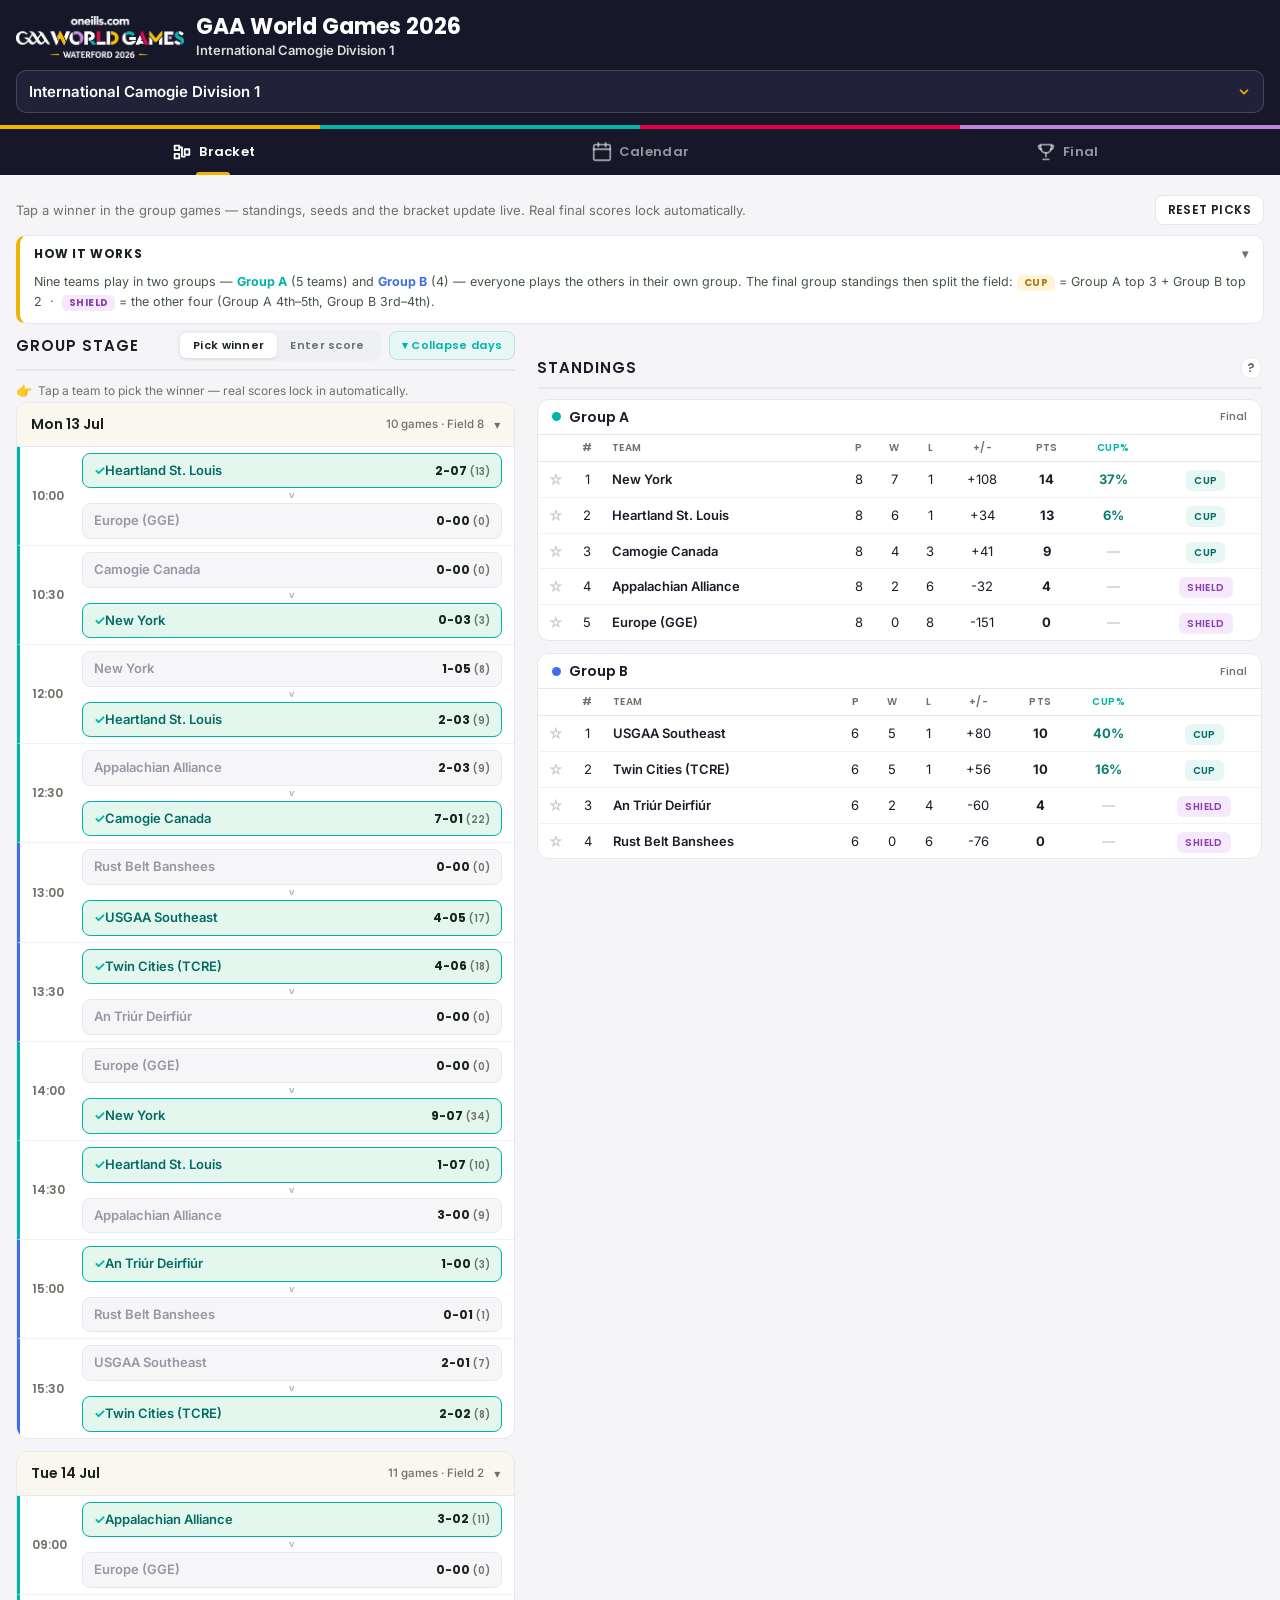
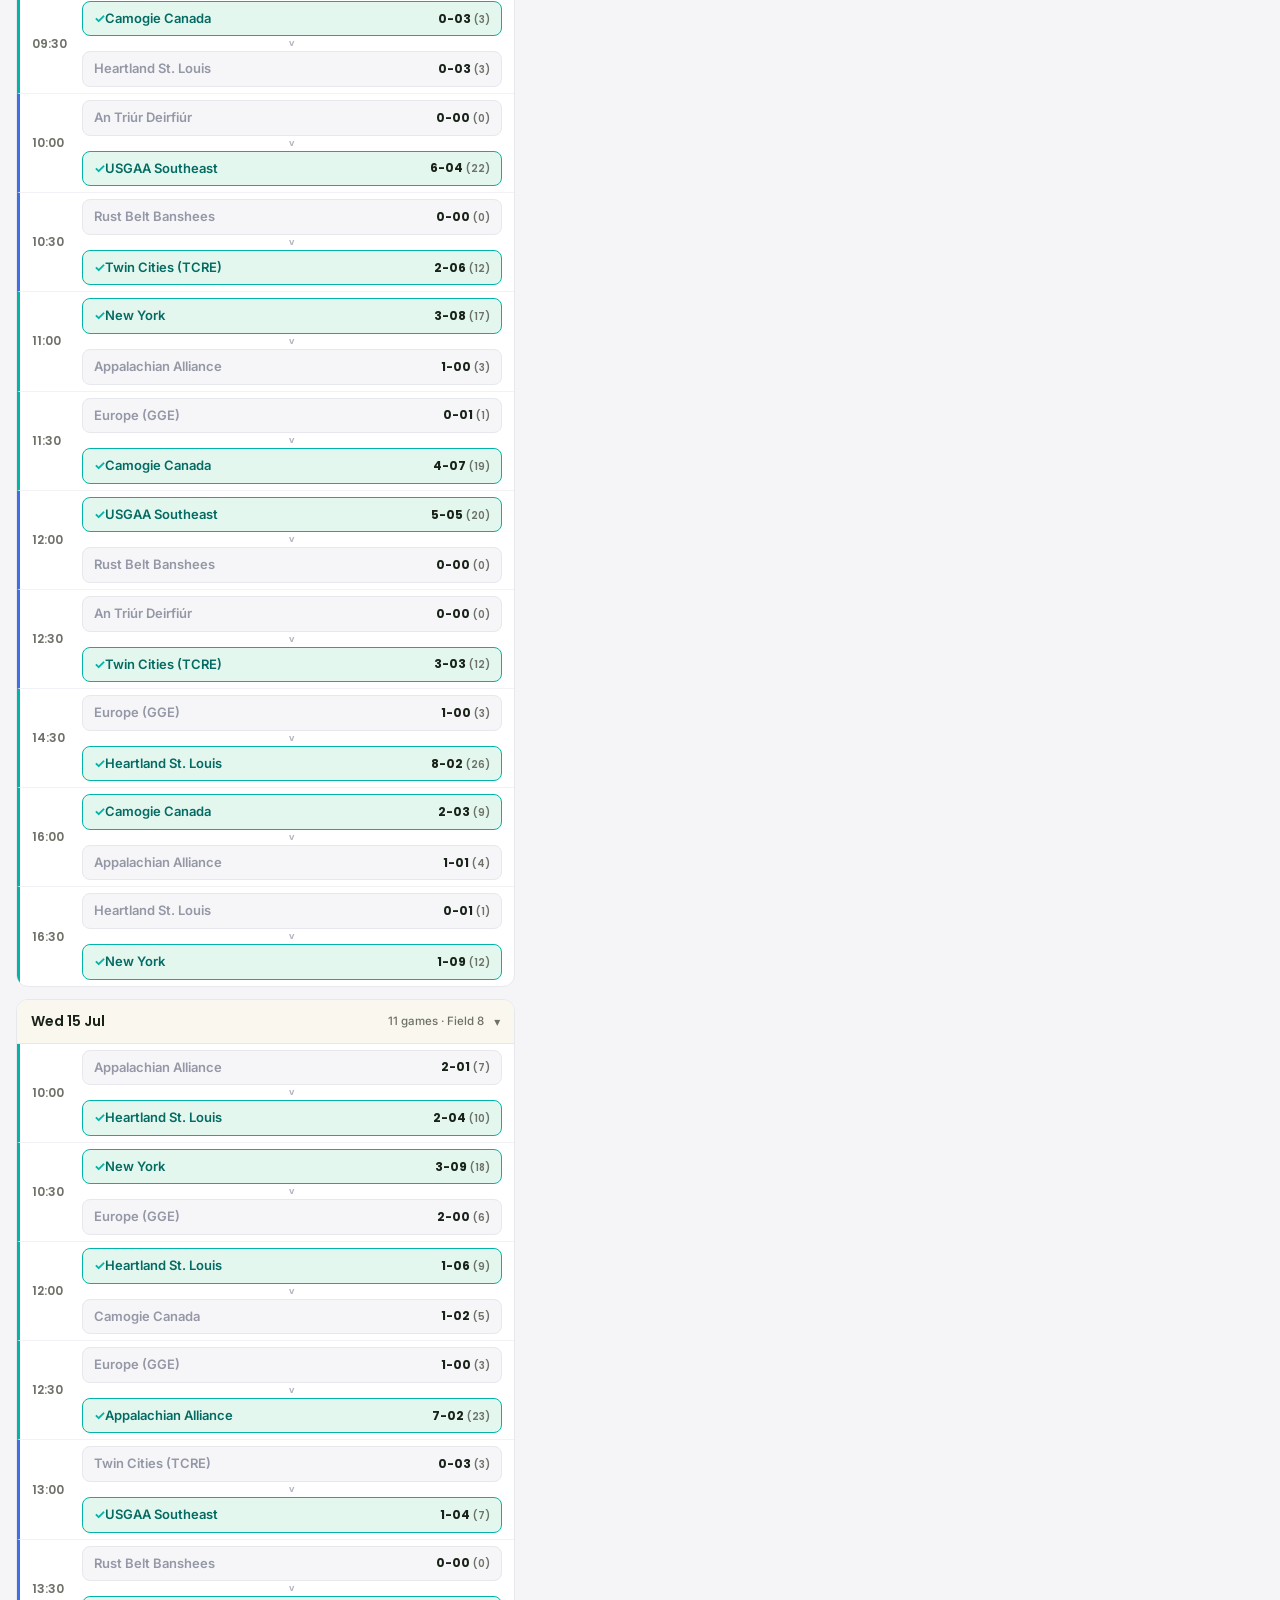
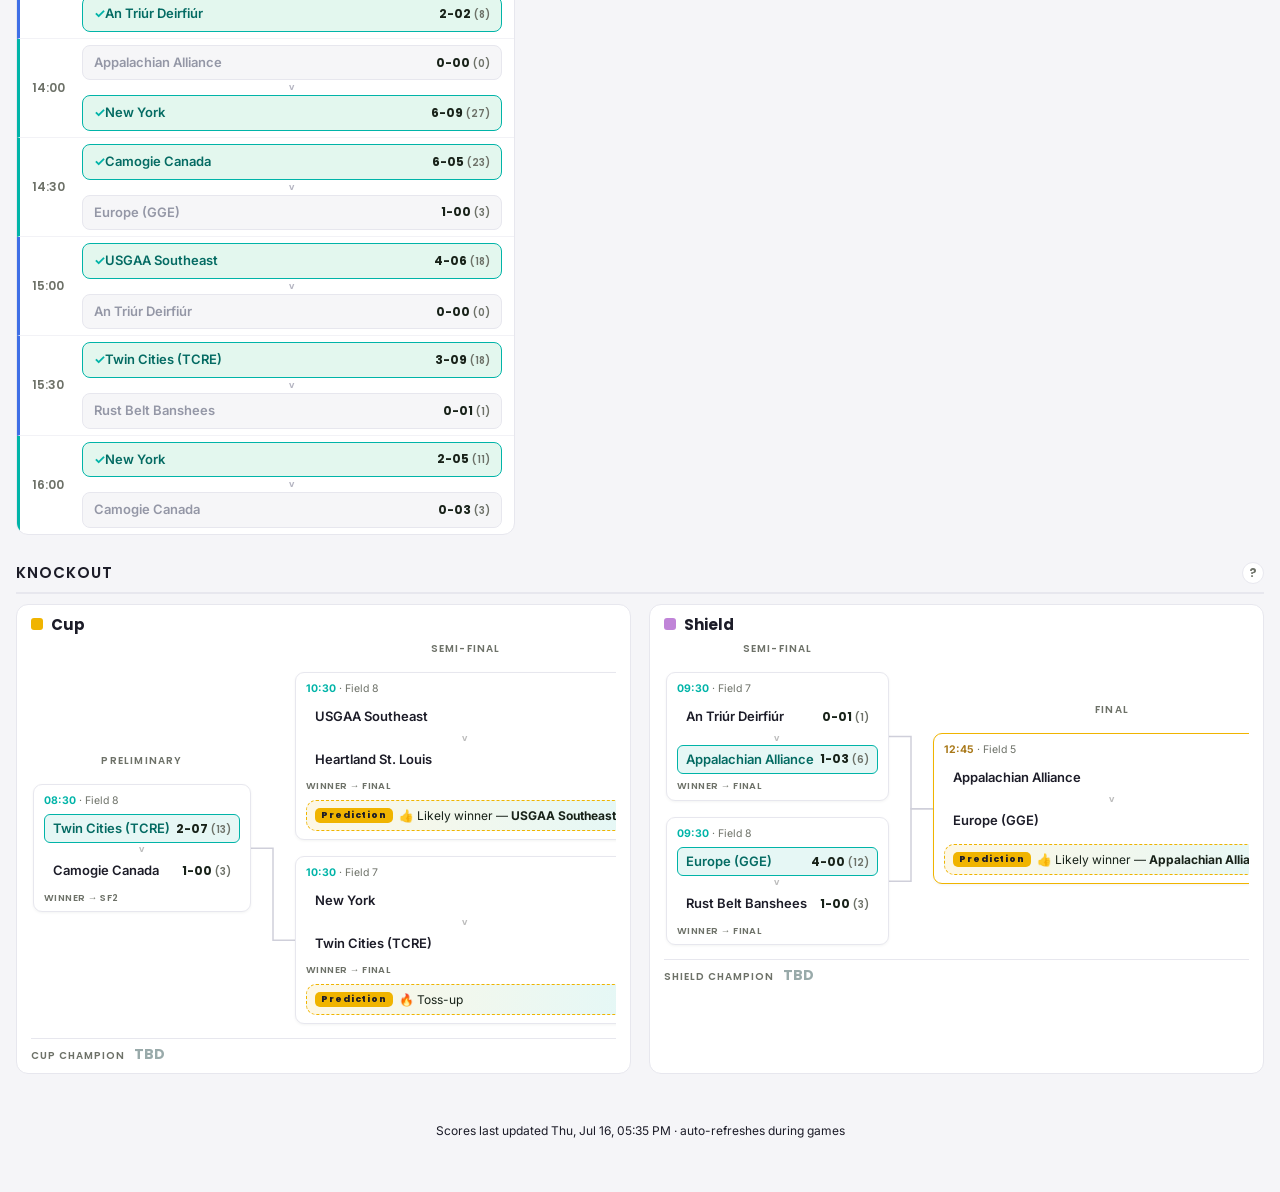
==== index.html @ 7c9d10c5 "feat(final): integrated Final Match tab with scouting + live simulation Replaces the Players tab (an" ====
<!DOCTYPE html>
<html lang="en">
<head>
  <meta charset="utf-8" />
  <meta name="viewport" content="width=device-width, initial-scale=1, viewport-fit=cover" />
  <meta name="theme-color" content="#17172a" />
  <title>GAA World Games</title>

  <!-- Google Fonts: Poppins (headings) + Inter (body). styles.css also @imports these,
       but preconnect + explicit link speeds first paint. -->
  <link rel="preconnect" href="https://fonts.googleapis.com" />
  <link rel="preconnect" href="https://fonts.gstatic.com" crossorigin />
  <link href="https://fonts.googleapis.com/css2?family=Inter:wght@400;500;600;700&family=Poppins:wght@500;600;700;800&display=swap" rel="stylesheet" />

  <link rel="stylesheet" href="css/styles.css?v=18" />
  <link rel="stylesheet" href="css/calendar.css?v=18" />
  <link rel="stylesheet" href="css/finalmatch.css?v=18" />
  <style>
    /* accessible-hidden helper for form labels */
    .wg-visually-hidden{position:absolute;width:1px;height:1px;padding:0;margin:-1px;
      overflow:hidden;clip:rect(0 0 0 0);white-space:nowrap;border:0}
  </style>
</head>
<body>

  <!-- Dark masthead: logo (has white elements, needs dark bg) + titles -->
  <header class="wg-masthead">
    <div class="wg-masthead__row">
      <img class="wg-masthead__logo" src="World_Games_Logo.png" alt="GAA World Games logo" />
      <div class="wg-masthead__titles">
        <h1 class="wg-title">GAA World Games 2026</h1>
        <div class="wg-subtitle" id="wg-divname">International Camogie Division 1</div>
      </div>
    </div>

    <div class="wg-divselect-wrap">
      <label class="wg-visually-hidden" for="wg-divselect">Choose division</label>
      <select class="wg-divselect" id="wg-divselect"></select>
    </div>
  </header>

  <!-- 4-color brand rule, directly under the masthead -->
  <div class="wg-rule"></div>

  <!-- View toggle / tab bar (Bracket | Calendar). Fixed bottom on phones. -->
  <nav class="wg-tabbar" id="wg-tabbar" aria-label="Views">
    <button class="wg-tab" data-view="bracket" type="button">
      <svg class="wg-tab__icon" viewBox="0 0 24 24" fill="none" stroke="currentColor" stroke-width="2" stroke-linecap="round" stroke-linejoin="round" aria-hidden="true">
        <path d="M4 5h5v5H4z"/><path d="M4 14h5v5H4z"/><path d="M15 9h5v6h-5z"/>
        <path d="M9 7h3v10h3"/>
      </svg>
      Bracket
    </button>
    <button class="wg-tab" data-view="calendar" type="button">
      <svg class="wg-tab__icon" viewBox="0 0 24 24" fill="none" stroke="currentColor" stroke-width="2" stroke-linecap="round" stroke-linejoin="round" aria-hidden="true">
        <rect x="3" y="4" width="18" height="17" rx="2"/><path d="M3 9h18"/>
        <path d="M8 2v4"/><path d="M16 2v4"/>
      </svg>
      Calendar
    </button>
    <button class="wg-tab" data-view="finalmatch" type="button">
      <svg class="wg-tab__icon" viewBox="0 0 24 24" fill="none" stroke="currentColor" stroke-width="2" stroke-linecap="round" stroke-linejoin="round" aria-hidden="true">
        <path d="M6 4h12v3a6 6 0 0 1-12 0z"/><path d="M6 5H4v1a3 3 0 0 0 3 3"/><path d="M18 5h2v1a3 3 0 0 1-3 3"/>
        <path d="M9 20h6"/><path d="M12 13v4"/>
      </svg>
      Final
    </button>
  </nav>

  <main class="wg-main">
    <section class="wg-view" id="wg-view-bracket" role="tabpanel" aria-label="Bracket"></section>
    <section class="wg-view" id="wg-view-calendar" role="tabpanel" aria-label="Calendar"></section>
    <section class="wg-view" id="wg-view-finalmatch" role="tabpanel" aria-label="Final Match"></section>
    <div id="wg-root" hidden></div>
  </main>

  <footer class="wg-footer" id="wg-footer" aria-live="polite"></footer>

  <!-- Modules IN DEPENDENCY ORDER -->
  <script src="js/data.js?v=18"></script>
  <script src="js/standings.js?v=18"></script>
  <script src="js/scenarios.js?v=18"></script>
  <script src="js/predictions.js?v=18"></script>
  <script src="js/forecast.js?v=18"></script>
  <script src="js/bracket.js?v=18"></script>
  <script src="js/calendar.js?v=18"></script>
  <script src="js/finalmatch.js?v=18"></script>
  <script src="js/app.js?v=18"></script>
</body>
</html>
---- css/styles.css ----
/* ==========================================================================
   GAA World Games companion — styles.css
   Mobile-first, static site. All classes prefixed .wg-*
   Consumed by: WG.bracket.render, WG.calendar.render, WG.app.*
   ========================================================================== */

/* ----- Fonts ----------------------------------------------------------- */
@import url('https://fonts.googleapis.com/css2?family=Inter:wght@400;500;600;700&family=Poppins:wght@500;600;700;800&display=swap');

/* ----- Brand palette + tokens ------------------------------------------ */
:root {
  /* Brand (sampled from logo) */
  --wg-gold:    #F0B400;
  --wg-teal:    #00B4A8;
  --wg-crimson: #E40048;
  --wg-lilac:   #C084D8;
  --wg-blue:    #3f6fe6;   /* Pool B — kept distinct from crimson (reserved for LIVE) */

  /* Dark masthead / surfaces */
  --wg-ink:     #17172a;   /* masthead bg */
  --wg-ink-2:   #21213a;   /* raised dark panel */

  /* Light UI surfaces */
  --wg-bg:      #f5f5f8;
  --wg-surface: #ffffff;
  --wg-surface-2:#f0f0f5;
  --wg-line:    #e2e2ec;
  --wg-line-2:  #d0d0dd;

  /* Text */
  --wg-text:    #1c1c28;
  --wg-text-dim:#5c5c70;
  --wg-text-faint:#9494a6;
  --wg-on-dark: #ffffff;

  /* Semantic pool colors (map + badges) */
  --wg-pool-a:  var(--wg-teal);    /* Pool A / Cup */
  --wg-pool-b:  var(--wg-blue);    /* Pool B (crimson is reserved for LIVE) */
  --wg-shield:  var(--wg-lilac);   /* Shield */
  --wg-champ:   var(--wg-gold);    /* winners / champions */

  /* Feedback */
  --wg-live:    #E40048;
  --wg-win-bg:  rgba(240,180,0,0.14);

  /* Metrics */
  --wg-radius:  14px;
  --wg-radius-sm: 10px;
  --wg-gap:     12px;
  --wg-tabbar-h: 60px;
  --wg-shadow:  0 1px 3px rgba(23,23,42,0.08), 0 1px 2px rgba(23,23,42,0.06);
  --wg-shadow-lg: 0 6px 20px rgba(23,23,42,0.14);

  --wg-font-head: 'Poppins', system-ui, sans-serif;
  --wg-font-body: 'Inter', system-ui, sans-serif;
}

/* ----- Reset-ish ------------------------------------------------------- */
* { box-sizing: border-box; }
html { -webkit-text-size-adjust: 100%; }
body {
  margin: 0;
  font-family: var(--wg-font-body);
  font-size: 15px;
  line-height: 1.45;
  color: var(--wg-text);
  background: var(--wg-bg);
  /* leave room for the fixed bottom tab bar */
  padding-bottom: calc(var(--wg-tabbar-h) + env(safe-area-inset-bottom, 0px));
  -webkit-font-smoothing: antialiased;
}
h1, h2, h3, h4 { font-family: var(--wg-font-head); margin: 0; line-height: 1.15; }
a { color: inherit; }
button { font-family: inherit; }

/* ==========================================================================
   MASTHEAD
   ========================================================================== */
.wg-masthead {
  background: var(--wg-ink);
  color: var(--wg-on-dark);
  padding: 14px 16px 0;
  /* scrolls away with the page (not fixed) */
}
.wg-masthead__row {
  display: flex; align-items: center; gap: 12px;
}
.wg-masthead__logo {
  height: 42px; width: auto; flex: none; display: block;
}
.wg-masthead__titles { min-width: 0; }
.wg-kicker {
  font-family: var(--wg-font-head);
  font-weight: 700; font-size: 11px; letter-spacing: 0.14em;
  text-transform: uppercase; color: var(--wg-gold);
  margin: 0 0 1px;
}
.wg-title {
  font-family: var(--wg-font-head);
  font-weight: 700; font-size: 19px; color: var(--wg-on-dark);
  white-space: nowrap; overflow: hidden; text-overflow: ellipsis;
}
.wg-subtitle {
  font-size: 13px; font-weight: 600; color: rgba(255,255,255,0.85); margin-top: 2px;
  white-space: nowrap; overflow: hidden; text-overflow: ellipsis;
}

/* Division select lives in the masthead */
.wg-divselect-wrap { padding: 10px 0 12px; }
.wg-divselect {
  -webkit-appearance: none; appearance: none;
  width: 100%;
  font-family: var(--wg-font-body); font-size: 15px; font-weight: 600;
  color: var(--wg-on-dark);
  background: var(--wg-ink-2);
  border: 1px solid rgba(255,255,255,0.16);
  border-radius: var(--wg-radius-sm);
  padding: 11px 38px 11px 12px;
  /* custom gold chevron */
  background-image:
    url("data:image/svg+xml;utf8,<svg xmlns='http://www.w3.org/2000/svg' width='14' height='14' viewBox='0 0 24 24' fill='none' stroke='%23F0B400' stroke-width='3' stroke-linecap='round' stroke-linejoin='round'><polyline points='6 9 12 15 18 9'/></svg>");
  background-repeat: no-repeat;
  background-position: right 12px center;
}
.wg-divselect:focus-visible { outline: 2px solid var(--wg-gold); outline-offset: 2px; }

/* The 4-color brand rule (gold/teal/crimson/lilac) */
.wg-rule {
  height: 4px; width: 100%;
  background: linear-gradient(
    to right,
    var(--wg-gold)    0%, var(--wg-gold)    25%,
    var(--wg-teal)    25%, var(--wg-teal)    50%,
    var(--wg-crimson) 50%, var(--wg-crimson) 75%,
    var(--wg-lilac)   75%, var(--wg-lilac)   100%
  );
}

/* ==========================================================================
   LAYOUT
   ========================================================================== */
.wg-main { max-width: 1280px; margin: 0 auto; padding: 14px 14px 40px; }
.wg-view { display: none; }
.wg-view.is-active { display: block; }

.wg-section { margin: 0 0 22px; }
.wg-section__head {
  display: flex; align-items: baseline; justify-content: space-between;
  gap: 8px; margin: 0 0 10px; padding: 0 2px;
}
.wg-section__title {
  font-family: var(--wg-font-head); font-weight: 700; font-size: 17px;
}
.wg-section__meta { font-size: 12px; color: var(--wg-text-dim); }

.wg-eyebrow {
  font-family: var(--wg-font-head); font-weight: 700;
  font-size: 11px; letter-spacing: 0.1em; text-transform: uppercase;
  color: var(--wg-text-faint); margin: 0 2px 8px;
}

.wg-empty {
  border: 1px dashed var(--wg-line-2); border-radius: var(--wg-radius);
  padding: 22px 16px; text-align: center; color: var(--wg-text-dim);
  font-size: 14px; background: var(--wg-surface);
}
.wg-provisional {
  font-size: 11px; font-weight: 600; color: var(--wg-text-faint);
  text-transform: uppercase; letter-spacing: 0.06em;
}

/* ==========================================================================
   NOTE — Calendar, prediction chips, standings tables and the knockout bracket
   are styled by css/calendar.css and by the <style> that js/bracket.js injects
   at render time. The earlier top-level rules for those (.wg-bracket / .wg-match
   / .wg-round / .wg-slot / .wg-badge / .wg-fixture / .wg-standings / .wg-pred …)
   were SUPERSEDED and collided with the modules (page-level horizontal flex,
   overflow:hidden clipping connectors, pill-shaped FINAL/PREDICTION badges).
   They have been removed so the modules own those views unambiguously.
   ========================================================================== */

/* ==========================================================================
   BOTTOM TAB BAR (phones) — Bracket / Calendar
   ========================================================================== */
.wg-tabbar {
  position: fixed; left: 0; right: 0; bottom: 0; z-index: 40;
  height: calc(var(--wg-tabbar-h) + env(safe-area-inset-bottom, 0px));
  padding-bottom: env(safe-area-inset-bottom, 0px);
  display: flex;
  background: var(--wg-ink);
  border-top: 1px solid rgba(255,255,255,0.08);
  box-shadow: 0 -2px 12px rgba(23,23,42,0.18);
}
.wg-tab {
  flex: 1 1 0; display: flex; flex-direction: column;
  align-items: center; justify-content: center; gap: 3px;
  background: transparent; border: 0; cursor: pointer;
  color: rgba(255,255,255,0.55);
  font-family: var(--wg-font-head); font-weight: 600; font-size: 11px;
  letter-spacing: 0.02em;
  position: relative; padding: 8px 0;
}
.wg-tab__icon { width: 22px; height: 22px; display: block; }
.wg-tab.is-active { color: var(--wg-on-dark); }
.wg-tab.is-active::after {
  content: ""; position: absolute; top: 0; left: 50%; transform: translateX(-50%);
  width: 34px; height: 3px; border-radius: 0 0 3px 3px; background: var(--wg-gold);
}
.wg-tab:focus-visible { outline: 2px solid var(--wg-gold); outline-offset: -3px; }

/* ==========================================================================
   RESPONSIVE — tablet/desktop niceties
   ========================================================================== */
@media (min-width: 640px) {
  body { font-size: 15px; padding-bottom: 24px; }  /* tabbar becomes inline-ish */
  .wg-title { font-size: 22px; }
  .wg-main { padding: 18px 16px 32px; }

  /* On wider screens the tab bar can move to the top of content instead of fixed bottom */
  .wg-tabbar {
    position: sticky; bottom: auto; top: 0;
    height: auto; box-shadow: none;
    max-width: 1280px; margin: 0 auto; border-top: 0;
  }
  .wg-tab { flex-direction: row; gap: 6px; padding: 12px 0; font-size: 13px; }
  .wg-tab.is-active::after { top: auto; bottom: 0; border-radius: 3px 3px 0 0; }
}

@media (min-width: 720px) {
  /* Show pools side-by-side */
  .wg-pools { display: grid; grid-template-columns: 1fr 1fr; gap: 16px; align-items: start; }
}

/* ----- Footer (last-updated) -------------------------------------------- */
.wg-footer {
  max-width: 1280px;
  margin: 0 auto;
  padding: 16px 16px 28px;
  text-align: center;
  font-size: 12px;
  color: var(--wg-muted);
}
.wg-footer:empty { display: none; }
/* On phones the tab bar is fixed to the bottom — keep the footer clear of it. */
@media (max-width: 719px) {
  .wg-footer { padding-bottom: calc(var(--wg-tabbar-h) + env(safe-area-inset-bottom, 0px) + 16px); }
}

/* ----- Reduced motion --------------------------------------------------- */
@media (prefers-reduced-motion: reduce) {
  .wg-badge-live::before { animation: none; }
  * { scroll-behavior: auto !important; }
}
---- css/calendar.css ----
/* WG.calendar styles — mobile-first, single column on phones.
 * Brand: gold #F0B400, teal #00B4A8, crimson #E40048, lilac #C084D8, dark #17172a */

.wg-calendar {
  --wg-gold: #F0B400;
  --wg-teal: #00B4A8;
  --wg-crimson: #E40048;
  --wg-blue: #3f6fe6;
  --wg-lilac: #C084D8;
  --wg-dark: #17172a;
  --wg-ink: #1c1c28;
  --wg-muted: #6b6b7b;
  --wg-line: #e7e7ee;
  --wg-card: #ffffff;
  font-family: 'Inter', system-ui, -apple-system, sans-serif;
  color: var(--wg-ink);
  max-width: 720px;
  margin: 0 auto;
  padding: 12px;
  box-sizing: border-box;
}
.wg-calendar *, .wg-calendar *::before, .wg-calendar *::after { box-sizing: border-box; }

/* ---- Now / Next ---- */
.wg-nownext {
  display: grid;
  grid-template-columns: 1fr;
  gap: 10px;
  margin-bottom: 14px;
}
@media (min-width: 560px) { .wg-nownext { grid-template-columns: 1fr 1fr; } }

.wg-nn-card {
  background: var(--wg-dark);
  color: #fff;
  border-radius: 14px;
  padding: 12px 14px;
  position: relative;
  overflow: hidden;
}
.wg-nn-card::before {
  content: '';
  position: absolute; left: 0; top: 0; bottom: 0; width: 5px;
  background: linear-gradient(var(--wg-gold), var(--wg-teal), var(--wg-crimson), var(--wg-lilac));
}
.wg-nn-label {
  font: 700 11px/1 'Poppins', 'Inter', sans-serif;
  letter-spacing: .12em;
  color: var(--wg-gold);
  margin-bottom: 6px;
}
.wg-nn-now .wg-nn-label { color: var(--wg-crimson); }
.wg-nn-match { font: 600 15px/1.25 'Poppins', 'Inter', sans-serif; }
.wg-nn-meta { font-size: 12px; color: #b9b9cc; margin-top: 4px; }
.wg-nn-score { font: 700 18px/1 'Poppins', sans-serif; color: var(--wg-gold); margin-top: 6px; }

/* ---- controls / filter ---- */
.wg-cal-controls { display: block; margin-bottom: 12px; }
.wg-filter {
  display: flex; align-items: center; gap: 8px; width: 100%;
  background: var(--wg-card); border: 1px solid var(--wg-line);
  border-radius: 12px; padding: 8px 10px;
}
.wg-filter-lbl {
  font: 700 10px/1 'Poppins', sans-serif; text-transform: uppercase;
  letter-spacing: .06em; color: var(--wg-muted); flex: none;
}
.wg-filter-sel {
  flex: 1; min-width: 0;
  font-family: 'Inter', sans-serif;
  font-size: 14px; font-weight: 600;
  padding: 8px 10px;
  border: 1px solid var(--wg-line);
  border-radius: 8px;
  background: #fff;
  color: var(--wg-ink);
}
.wg-fav-btn {
  flex: none; border: 1px solid var(--wg-line); background: #fff;
  border-radius: 8px; cursor: pointer; font-size: 16px; line-height: 1;
  color: #c7c7d2; padding: 8px 10px;
}
.wg-fav-btn.on { color: var(--wg-gold); border-color: var(--wg-gold); background: rgba(240,180,0,.08); }
.wg-fav-btn:disabled { opacity: .4; cursor: default; }

/* followed team's fixtures stand out in the timeline */
.wg-fx.fav { border-color: var(--wg-gold); box-shadow: inset 3px 0 0 var(--wg-gold); }

/* ---- day sections ---- */
.wg-day { margin-bottom: 18px; }
.wg-day-head {
  display: flex;
  align-items: baseline;
  justify-content: space-between;
  padding: 4px 2px 8px;
  border-bottom: 2px solid var(--wg-line);
  margin-bottom: 8px;
}
.wg-day-name { font: 700 15px/1 'Poppins', sans-serif; }
.wg-day-count { font-size: 12px; color: var(--wg-muted); }

/* ---- fixture row ---- */
.wg-fx {
  display: grid;
  grid-template-columns: 78px 1fr auto;
  gap: 10px;
  align-items: center;
  background: var(--wg-card);
  border: 1px solid var(--wg-line);
  border-radius: 12px;
  padding: 10px 12px;
  margin-bottom: 8px;
}
.wg-fx-live { border-color: var(--wg-crimson); box-shadow: 0 0 0 1px var(--wg-crimson) inset; }
.wg-fx-final { background: #fafafb; }

.wg-fx-when { display: flex; flex-direction: column; gap: 3px; }
.wg-time { font: 700 15px/1 'Poppins', sans-serif; }
.wg-pitch { font-size: 11px; color: var(--wg-muted); }
.wg-pool {
  font-size: 10px; font-weight: 700; letter-spacing: .04em;
  padding: 2px 6px; border-radius: 999px; width: fit-content; color: #fff;
}
.wg-pool-A { background: var(--wg-teal); }
.wg-pool-B { background: var(--wg-blue); }
.wg-pool-ko { background: var(--wg-lilac); }

.wg-fx-body { min-width: 0; }
/* stacked mini-scoreboard: one team per line, score right-aligned */
.wg-teams { display: flex; flex-direction: column; gap: 3px; }
.wg-side { display: flex; align-items: baseline; justify-content: space-between; gap: 10px; }
.wg-side .wg-team {
  flex: 1 1 auto; min-width: 0; overflow-wrap: anywhere;
  font-size: 14px; font-weight: 500;
}
.wg-side-sc {
  flex: none; white-space: nowrap;
  font: 700 15px/1.1 'Poppins', sans-serif; color: var(--wg-ink);
}
.wg-side.win .wg-team { font-weight: 700; color: var(--wg-teal); }
.wg-side.win .wg-side-sc { color: var(--wg-teal); }
.wg-score-tot { font-size: 11px; color: var(--wg-muted); font-weight: 600; }

/* ---- status badge ---- */
.wg-status {
  font-size: 10px; font-weight: 800; letter-spacing: .06em;
  padding: 3px 7px; border-radius: 999px; white-space: nowrap;
}
.wg-status-scheduled { background: #eeeef4; color: var(--wg-muted); }
.wg-status-final { background: var(--wg-dark); color: #fff; }
.wg-status-live {
  background: var(--wg-crimson); color: #fff;
  animation: wg-pulse 1.4s ease-in-out infinite;
}
@keyframes wg-pulse { 0%,100% { opacity: 1; } 50% { opacity: .55; } }

/* ---- prediction chip ---- */
.wg-pred {
  display: flex; flex-wrap: wrap; align-items: center; gap: 6px;
  margin-top: 8px;
  padding: 6px 8px;
  background: linear-gradient(90deg, rgba(240,180,0,.10), rgba(0,180,168,.10));
  border: 1px dashed var(--wg-gold);
  border-radius: 10px;
}
.wg-pred-tag {
  font: 800 9px/1 'Poppins', sans-serif; letter-spacing: .1em;
  background: var(--wg-gold); color: var(--wg-dark);
  padding: 3px 6px; border-radius: 5px;
}
.wg-pred-fav { font-size: 12px; font-weight: 600; }
.wg-pred-watch { font-size: 12px; font-weight: 600; color: var(--wg-crimson); }
.wg-nn-card .wg-pred { margin-top: 8px; background: rgba(255,255,255,.08); border-color: var(--wg-gold); }
.wg-nn-card .wg-pred-fav { color: #fff; }

/* ---- empty state ---- */
.wg-empty {
  text-align: center;
  padding: 48px 20px;
  color: var(--wg-muted);
}
.wg-empty-icon { font-size: 40px; margin-bottom: 12px; }
.wg-empty-msg { font: 600 16px/1.3 'Poppins', sans-serif; color: var(--wg-ink); }
.wg-empty-sub { font-size: 13px; margin-top: 6px; }

/* ---- narrow phones: keep single column, tighten ---- */
@media (max-width: 380px) {
  .wg-fx { grid-template-columns: 64px 1fr; }
  .wg-fx .wg-status { grid-column: 2; justify-self: start; margin-top: 2px; }
}
---- css/finalmatch.css ----
/* Final Match view — Cup Final scouting + Monte Carlo simulation.
   Lives inside the SPA and reuses the site tokens from styles.css (--wg-*).
   Southeast = --wg-crimson (red), New York = --wg-blue. */

.wg-fm { max-width:680px; margin:0 auto; padding:2px 0 8px; }
.wg-fm * { box-sizing:border-box; }
.wg-fm .num { font-variant-numeric:tabular-nums; }

.wg-fm section { margin-top:22px; }
.wg-fm h2.fmsec { font:800 13px/1.2 var(--wg-font-head,'Poppins',sans-serif); letter-spacing:.12em;
  text-transform:uppercase; color:var(--wg-text-dim); margin:0 0 12px; display:flex; align-items:center; gap:9px; }
.wg-fm h2.fmsec::before { content:""; width:16px; height:3px; border-radius:2px; background:var(--wg-crimson); }
.wg-fm .fmcard { background:var(--wg-surface); border:1px solid var(--wg-line); border-radius:var(--wg-radius);
  box-shadow:var(--wg-shadow); padding:18px; }
.wg-fm .fmnote { margin:14px 0 0; font-size:12.5px; color:var(--wg-text-dim); }
.wg-fm .fmnote b { color:var(--wg-text); }

/* VS scoreboard */
.wg-fm .vs { display:flex; align-items:stretch; justify-content:center; background:var(--wg-ink);
  border-radius:var(--wg-radius); padding:18px 12px; box-shadow:var(--wg-shadow); }
.wg-fm .vs .team { flex:1 1 0; min-width:0; text-align:center; }
.wg-fm .vs .crest { width:50px; height:50px; border-radius:50%; margin:0 auto 8px; display:flex;
  align-items:center; justify-content:center; font:900 18px/1 var(--wg-font-head,'Poppins'); color:#fff; }
.wg-fm .vs .se .crest { background:var(--wg-crimson); } .wg-fm .vs .ny .crest { background:var(--wg-blue); }
.wg-fm .vs .tname { font:700 15px/1.15 var(--wg-font-head,'Poppins'); color:#fff; }
.wg-fm .vs .sub { font-size:12px; color:rgba(255,255,255,.6); margin-top:3px; }
.wg-fm .vs .mid { flex:0 0 60px; display:flex; flex-direction:column; align-items:center; justify-content:center; gap:4px; }
.wg-fm .vs .mid .v { font:900 14px/1 var(--wg-font-head,'Poppins'); color:rgba(255,255,255,.5); letter-spacing:.06em; }
.wg-fm .vs .mid .dt { font-size:9.5px; color:rgba(255,255,255,.55); text-align:center; line-height:1.25; }

/* thesis + verdict */
.wg-fm .thesis { text-align:center; margin:16px auto 0; max-width:47ch; font-size:14.5px; color:var(--wg-text-dim); text-wrap:balance; }
.wg-fm .thesis .lead { display:block; font:800 clamp(21px,5.6vw,28px)/1.06 var(--wg-font-head,'Poppins');
  color:var(--wg-text); text-transform:uppercase; letter-spacing:-0.01em; margin-bottom:8px; }
.wg-fm .thesis b { color:var(--wg-text); }
.wg-fm .verdict { display:grid; grid-template-columns:repeat(3,1fr); gap:10px; margin-top:16px; }
.wg-fm .vtile { background:var(--wg-surface); border:1px solid var(--wg-line); border-radius:var(--wg-radius-sm);
  padding:12px 10px; text-align:center; box-shadow:var(--wg-shadow); }
.wg-fm .vtile .k { font:800 10.5px/1.1 var(--wg-font-head,'Poppins'); letter-spacing:.07em; text-transform:uppercase; color:var(--wg-text-faint); }
.wg-fm .vtile .big { font:800 19px/1.05 var(--wg-font-head,'Poppins'); margin-top:5px; letter-spacing:-0.01em; }
.wg-fm .vtile .big.se { color:var(--wg-crimson); } .wg-fm .vtile .big.ny { color:var(--wg-blue); }
.wg-fm .vtile .foot { font-size:11px; color:var(--wg-text-faint); margin-top:3px; }

/* ---- projection + simulation ---- */
.wg-fm .proj { text-align:center; }
.wg-fm .projline { display:flex; align-items:center; justify-content:center; gap:14px; margin:2px 0 4px; flex-wrap:wrap; }
.wg-fm .projteam { text-align:center; }
.wg-fm .projteam .nm { font:800 11px/1 var(--wg-font-head,'Poppins'); letter-spacing:.06em; text-transform:uppercase; }
.wg-fm .projteam.se .nm { color:var(--wg-crimson); } .wg-fm .projteam.ny .nm { color:var(--wg-blue); }
.wg-fm .projteam .sc { font:800 30px/1 var(--wg-font-head,'Poppins'); color:var(--wg-text); margin-top:4px; letter-spacing:-0.01em; }
.wg-fm .projteam .tot { font-size:11px; color:var(--wg-text-faint); }
.wg-fm .projdash { font:800 20px/1 var(--wg-font-head,'Poppins'); color:var(--wg-text-faint); }
.wg-fm .projcap { font-size:12px; color:var(--wg-text-dim); margin-top:2px; }

/* win-probability split bar */
.wg-fm .wp { margin-top:16px; }
.wg-fm .wpbar { display:flex; height:26px; border-radius:8px; overflow:hidden; border:1px solid var(--wg-line); }
.wg-fm .wpseg { display:flex; align-items:center; justify-content:center; font:800 12px/1 var(--wg-font-head,'Poppins');
  color:#fff; min-width:0; white-space:nowrap; }
.wg-fm .wpseg.se { background:var(--wg-crimson); } .wg-fm .wpseg.draw { background:var(--wg-text-faint); }
.wg-fm .wpseg.ny { background:var(--wg-blue); }
.wg-fm .wplabels { display:flex; justify-content:space-between; margin-top:7px; font-size:11.5px; font-weight:700; }
.wg-fm .wplabels .se { color:var(--wg-crimson); } .wg-fm .wplabels .ny { color:var(--wg-blue); } .wg-fm .wplabels .dr { color:var(--wg-text-faint); }

/* histogram */
.wg-fm .histhead { display:flex; align-items:baseline; justify-content:space-between; margin:18px 0 8px; }
.wg-fm .histtitle { font:700 12.5px/1 var(--wg-font-head,'Poppins'); color:var(--wg-text); }
.wg-fm .rerun { font:700 12px/1 var(--wg-font-head,'Poppins'); color:var(--wg-text); background:var(--wg-surface-2);
  border:1px solid var(--wg-line-2); border-radius:8px; padding:7px 12px; cursor:pointer; display:inline-flex; align-items:center; gap:6px; }
.wg-fm .rerun:hover { background:var(--wg-surface); border-color:var(--wg-text-faint); }
.wg-fm .rerun:active { transform:translateY(1px); }
.wg-fm .rerun:focus-visible { outline:2px solid var(--wg-blue); outline-offset:2px; }
.wg-fm .hist { display:flex; align-items:flex-end; gap:2px; height:120px; padding-top:4px; }
.wg-fm .hbar { flex:1 1 0; min-width:0; border-radius:3px 3px 1px 1px; background:var(--wg-text-faint); position:relative; transition:height .35s cubic-bezier(.2,.7,.2,1); }
.wg-fm .hbar.se { background:var(--wg-crimson); } .wg-fm .hbar.ny { background:var(--wg-blue); } .wg-fm .hbar.dr { background:var(--wg-gold); }
.wg-fm .histx { display:flex; justify-content:space-between; margin-top:7px; font-size:10px; color:var(--wg-text-faint); }
.wg-fm .histx .mid { color:var(--wg-text-dim); font-weight:700; }
.wg-fm .histcap { font-size:11.5px; color:var(--wg-text-faint); margin-top:10px; text-align:center; }

/* legend */
.wg-fm .legend { display:flex; gap:15px; margin:0 0 14px; font-size:12.5px; font-weight:700; flex-wrap:wrap; }
.wg-fm .legend span { display:inline-flex; align-items:center; gap:7px; color:var(--wg-text-dim); }
.wg-fm .swatch { width:12px; height:12px; border-radius:3px; }
.wg-fm .swatch.se { background:var(--wg-crimson); } .wg-fm .swatch.ny { background:var(--wg-blue); } .wg-fm .swatch.dr { background:var(--wg-gold); }

/* head-to-head bars */
.wg-fm .metric { margin:0 0 15px; } .wg-fm .metric:last-of-type { margin-bottom:0; }
.wg-fm .mlabel { display:flex; justify-content:space-between; align-items:baseline; margin-bottom:6px; }
.wg-fm .mname { font-weight:700; font-size:13.5px; color:var(--wg-text); }
.wg-fm .mhint { font-size:11px; color:var(--wg-text-faint); font-weight:600; }
.wg-fm .barrow { display:flex; align-items:center; gap:9px; }
.wg-fm .barrow .who { flex:0 0 20px; font:800 10.5px/1 var(--wg-font-head,'Poppins'); }
.wg-fm .barrow .who.se { color:var(--wg-crimson); } .wg-fm .barrow .who.ny { color:var(--wg-blue); }
.wg-fm .track { position:relative; flex:1; height:15px; background:var(--wg-surface-2); border-radius:8px; overflow:hidden; }
.wg-fm .fill { position:absolute; left:0; top:0; height:100%; border-radius:8px; min-width:3px; }
.wg-fm .fill.se { background:var(--wg-crimson); } .wg-fm .fill.ny { background:var(--wg-blue); }
.wg-fm .barrow .val { flex:0 0 46px; text-align:right; font-weight:800; font-size:13px; color:var(--wg-text); }
.wg-fm .val.better::after { content:" \25C0"; color:#0a7d3f; font-size:9px; }

/* play-style + keys lists */
.wg-fm .plist { display:flex; flex-direction:column; gap:12px; }
.wg-fm .prow { display:flex; gap:12px; align-items:flex-start; }
.wg-fm .prow .ic { flex:0 0 30px; height:30px; border-radius:9px; background:var(--wg-blue);
  display:flex; align-items:center; justify-content:center; font-size:15px; }
.wg-fm .prow.counter .ic { background:var(--wg-crimson); }
.wg-fm .prow .pt { font-size:13.5px; color:var(--wg-text-dim); } .wg-fm .prow .pt b { color:var(--wg-text); font-weight:700; }

.wg-fm .keys { display:flex; flex-direction:column; gap:11px; }
.wg-fm .key { display:flex; gap:13px; align-items:flex-start; }
.wg-fm .key .n { flex:0 0 26px; height:26px; border-radius:8px; background:var(--wg-crimson); color:#fff;
  font:800 13px/1 var(--wg-font-head,'Poppins'); display:flex; align-items:center; justify-content:center; }
.wg-fm .key .kt { font-size:14px; color:var(--wg-text); } .wg-fm .key .kt b { font-weight:800; } .wg-fm .key .kt .s { color:var(--wg-text-dim); }

/* goals context mini */
.wg-fm .gcgrid { display:grid; grid-template-columns:1fr 1fr; gap:12px; }
@media (max-width:520px){ .wg-fm .gcgrid { grid-template-columns:1fr; } }
.wg-fm .statbox { background:var(--wg-surface-2); border:1px solid var(--wg-line); border-radius:var(--wg-radius-sm); padding:14px; }
.wg-fm .statbox .k { font:800 11px/1.1 var(--wg-font-head,'Poppins'); letter-spacing:.06em; text-transform:uppercase; color:var(--wg-text-faint); }
.wg-fm .statbox .hn { font:800 30px/1 var(--wg-font-head,'Poppins'); color:var(--wg-crimson); margin:8px 0 5px; letter-spacing:-0.02em; }
.wg-fm .statbox .hn .u { font-size:14px; font-weight:700; color:var(--wg-text-faint); }
.wg-fm .statbox .cap { font-size:12px; color:var(--wg-text-dim); } .wg-fm .statbox .cap b { color:var(--wg-text); }

/* goal timing */
.wg-fm .tl .row { margin:0 0 18px; } .wg-fm .tl .row:last-child { margin-bottom:2px; }
.wg-fm .tl .rowhead { display:flex; align-items:baseline; gap:8px; margin-bottom:10px; flex-wrap:wrap; }
.wg-fm .tl .rowhead .nm { font:800 13px/1 var(--wg-font-head,'Poppins'); }
.wg-fm .tl .rowhead .nm.se { color:var(--wg-crimson); } .wg-fm .tl .rowhead .nm.ny { color:var(--wg-blue); }
.wg-fm .tl .rowhead .desc { font-size:11.5px; color:var(--wg-text-faint); }
.wg-fm .axis { position:relative; height:36px; }
.wg-fm .axis .base { position:absolute; left:0; right:0; top:15px; height:2px; background:var(--wg-line-2); border-radius:2px; }
.wg-fm .axis .htline { position:absolute; top:9px; left:50%; width:1px; height:14px; background:var(--wg-line-2); }
.wg-fm .goaldot { position:absolute; top:6px; transform:translateX(-50%); width:19px; height:19px; border-radius:50%;
  display:flex; align-items:center; justify-content:center; font:800 9px/1 var(--wg-font-head,'Poppins'); color:#fff;
  border:2px solid var(--wg-surface); box-shadow:var(--wg-shadow); }
.wg-fm .goaldot.se { background:var(--wg-crimson); } .wg-fm .goaldot.ny { background:var(--wg-blue); }
.wg-fm .axis .tick { position:absolute; top:25px; font-size:9.5px; color:var(--wg-text-faint); transform:translateX(-50%); white-space:nowrap; }
.wg-fm .tl .foot { font-size:11.5px; color:var(--wg-text-dim); margin-top:2px; } .wg-fm .tl .foot b { color:var(--wg-crimson); }

/* circle */
.wg-fm .loop { display:flex; flex-direction:column; }
.wg-fm .loopstep { display:flex; align-items:center; gap:11px; padding:11px 13px; background:var(--wg-surface-2);
  border:1px solid var(--wg-line); border-radius:var(--wg-radius-sm); position:relative; }
.wg-fm .loopstep + .loopstep { margin-top:22px; }
.wg-fm .loopstep + .loopstep::before { content:"\2193"; position:absolute; top:-19px; left:22px; color:var(--wg-text-faint); font:900 15px/1 var(--wg-font-head,'Poppins'); }
.wg-fm .chip { flex:0 0 auto; font:800 12px/1 var(--wg-font-head,'Poppins'); padding:5px 9px; border-radius:7px; white-space:nowrap; }
.wg-fm .chip.se { background:color-mix(in srgb, var(--wg-crimson) 15%, var(--wg-surface)); color:var(--wg-crimson); }
.wg-fm .chip.ny { background:color-mix(in srgb, var(--wg-blue) 15%, var(--wg-surface)); color:var(--wg-blue); }
.wg-fm .chip.neu { background:var(--wg-surface-3,#e7e7f0); color:var(--wg-text-dim); border:1px solid var(--wg-line); }
.wg-fm .loopstep .beat { font-size:13px; color:var(--wg-text-dim); } .wg-fm .loopstep .beat b { color:var(--wg-text); }
.wg-fm .loopstep .sc { color:var(--wg-text-faint); font-weight:700; font-size:12px; }

/* watch list */
.wg-fm .watchhead { font-size:12.5px; color:var(--wg-text-dim); margin:0 0 12px; }
.wg-fm .watch { display:flex; flex-direction:column; gap:9px; }
.wg-fm .wrow { display:flex; gap:12px; align-items:flex-start; padding:12px 13px; border-radius:var(--wg-radius-sm);
  background:var(--wg-surface-2); border:1px solid var(--wg-line); }
.wg-fm .jersey { flex:0 0 auto; width:34px; height:34px; border-radius:9px; background:var(--wg-blue); color:#fff;
  font:800 15px/1 var(--wg-font-head,'Poppins'); display:flex; align-items:center; justify-content:center; margin-top:1px; }
.wg-fm .wrow.key .jersey { background:var(--wg-crimson); }
.wg-fm .wt { font-size:13px; color:var(--wg-text-dim); min-width:0; }
.wg-fm .wt .wn { font-weight:800; color:var(--wg-text); }
.wg-fm .tagf { display:inline-block; margin-left:2px; font:700 9.5px/1 var(--wg-font-head,'Poppins'); letter-spacing:.04em;
  text-transform:uppercase; padding:3px 6px; border-radius:5px; vertical-align:middle; }
.wg-fm .tagf.threat { background:color-mix(in srgb, var(--wg-crimson) 15%, var(--wg-surface)); color:var(--wg-crimson); }
.wg-fm .tagf.danger { background:color-mix(in srgb, var(--wg-blue) 15%, var(--wg-surface)); color:var(--wg-blue); }
.wg-fm .tagf.info { background:var(--wg-surface-3,#e7e7f0); color:var(--wg-text-dim); }

.wg-fm .fmfoot { margin-top:22px; text-align:center; font-size:11px; color:var(--wg-text-faint); line-height:1.6; }
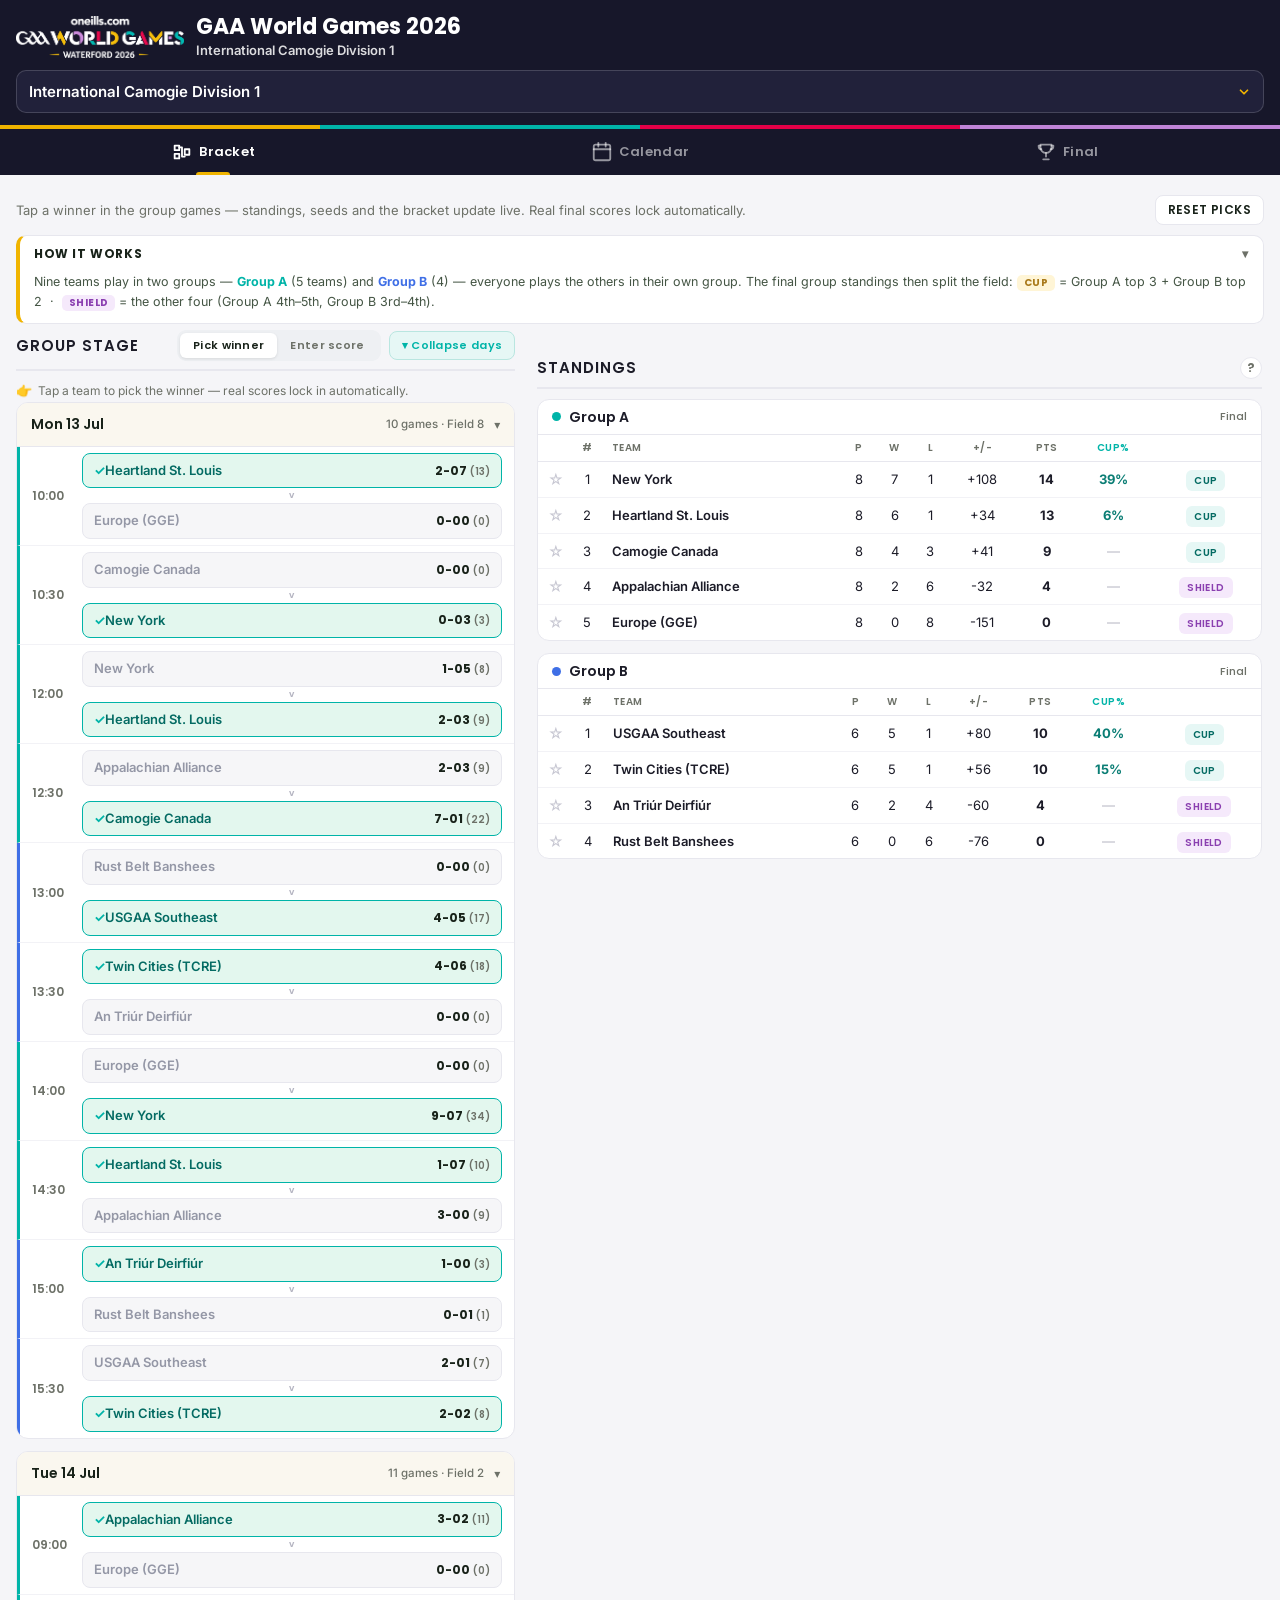
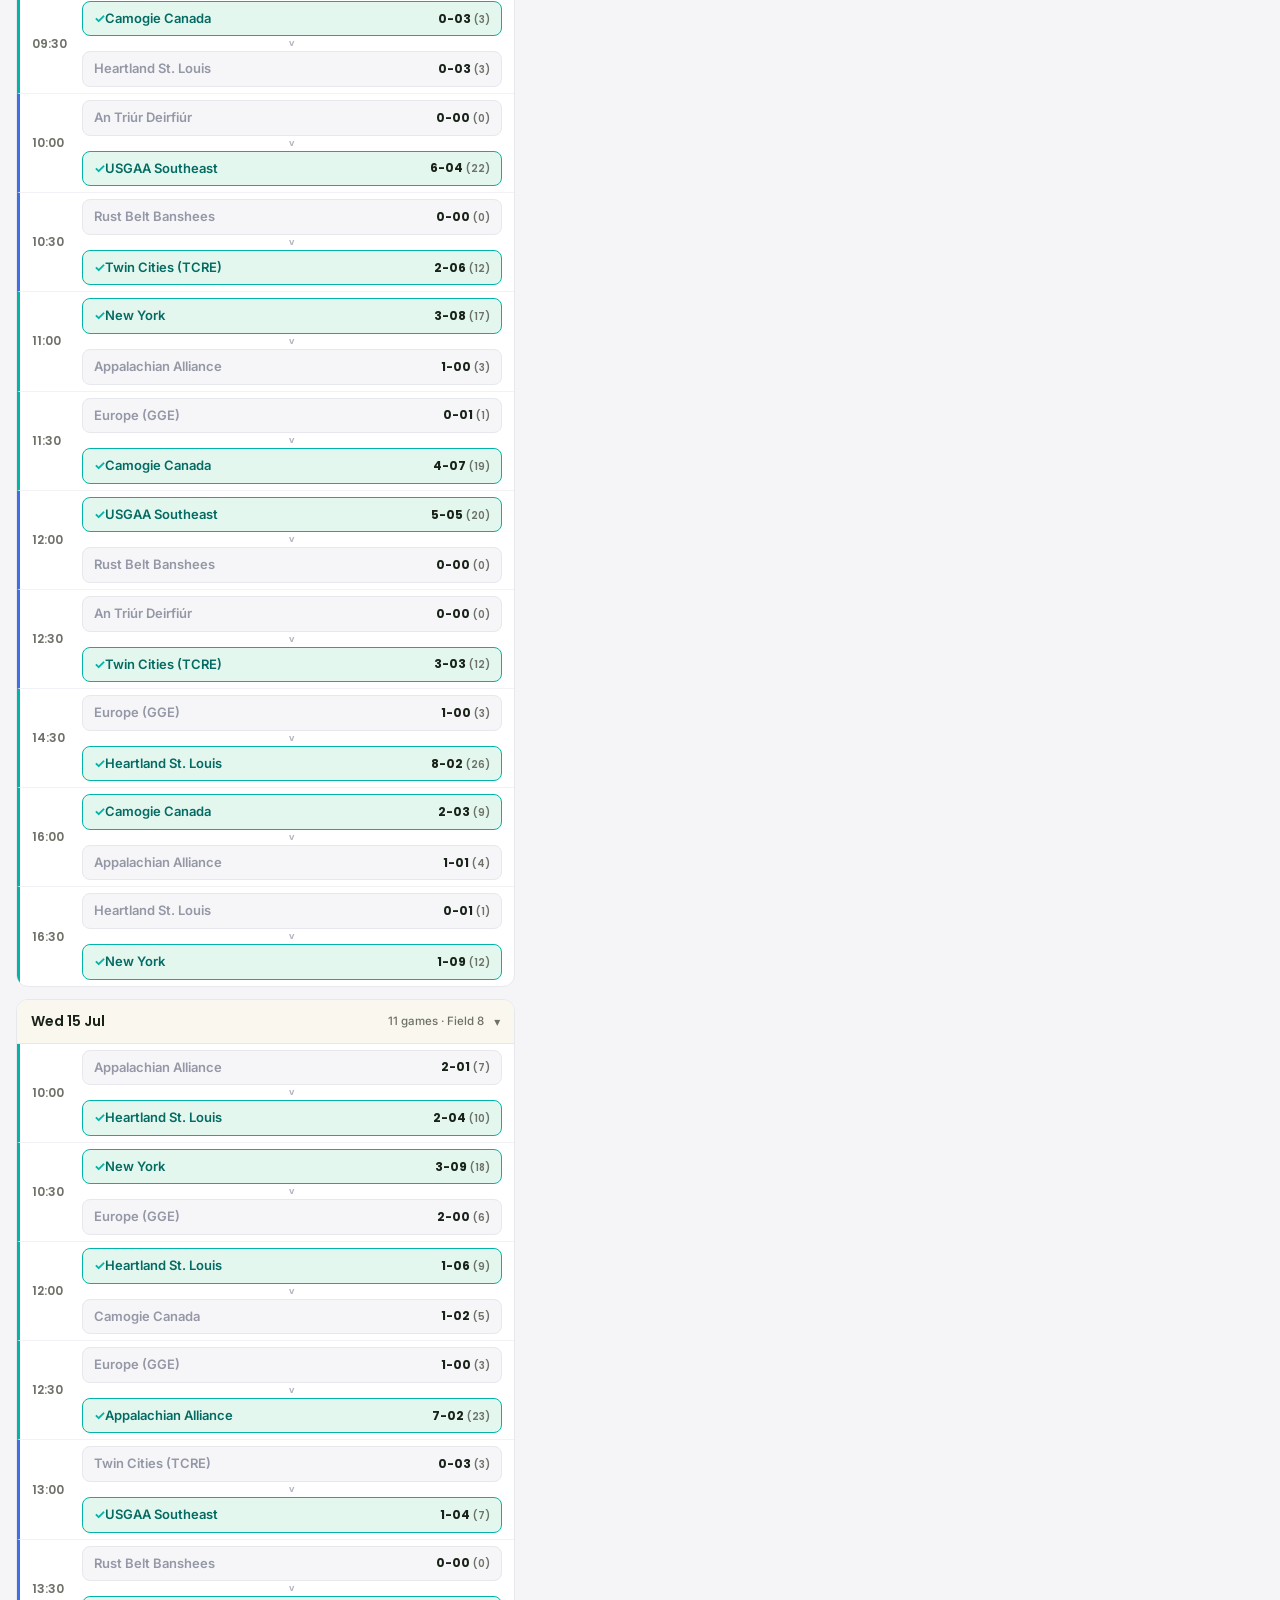
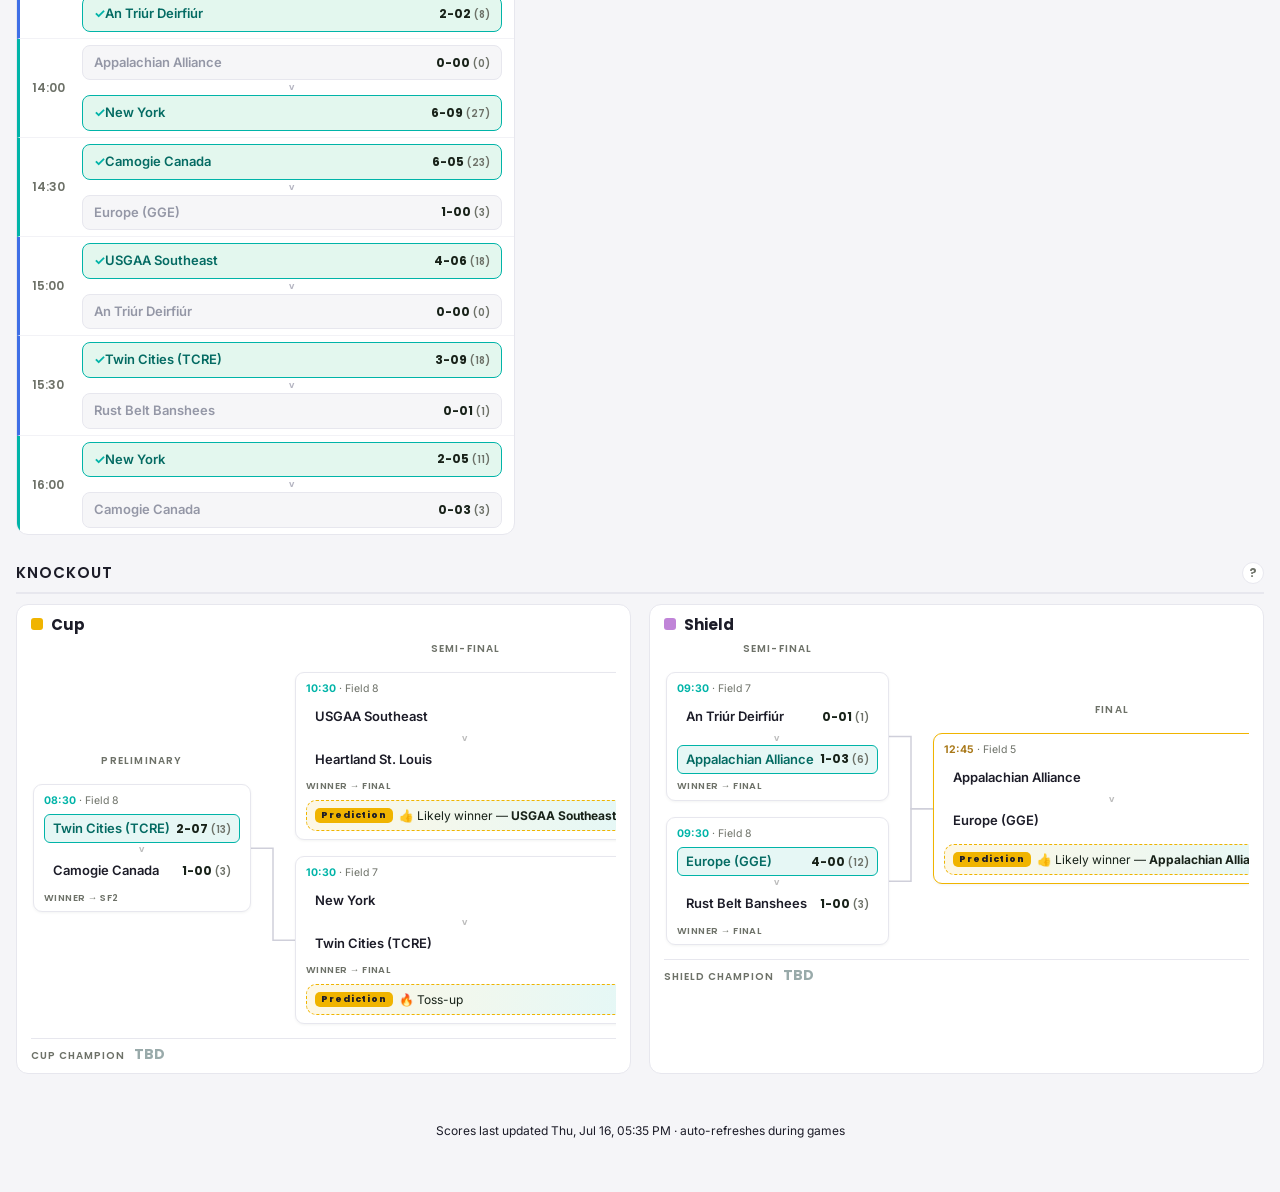
==== commit 161944fe: "fix(final-sim): play level games to extra time — no draws A tied regulation game now goes to extra t" ====
--- a/index.html
+++ b/index.html
@@ -84,7 +84,7 @@
   <script src="js/forecast.js?v=18"></script>
   <script src="js/bracket.js?v=18"></script>
   <script src="js/calendar.js?v=18"></script>
-  <script src="js/finalmatch.js?v=18"></script>
+  <script src="js/finalmatch.js?v=19"></script>
   <script src="js/app.js?v=18"></script>
 </body>
 </html>
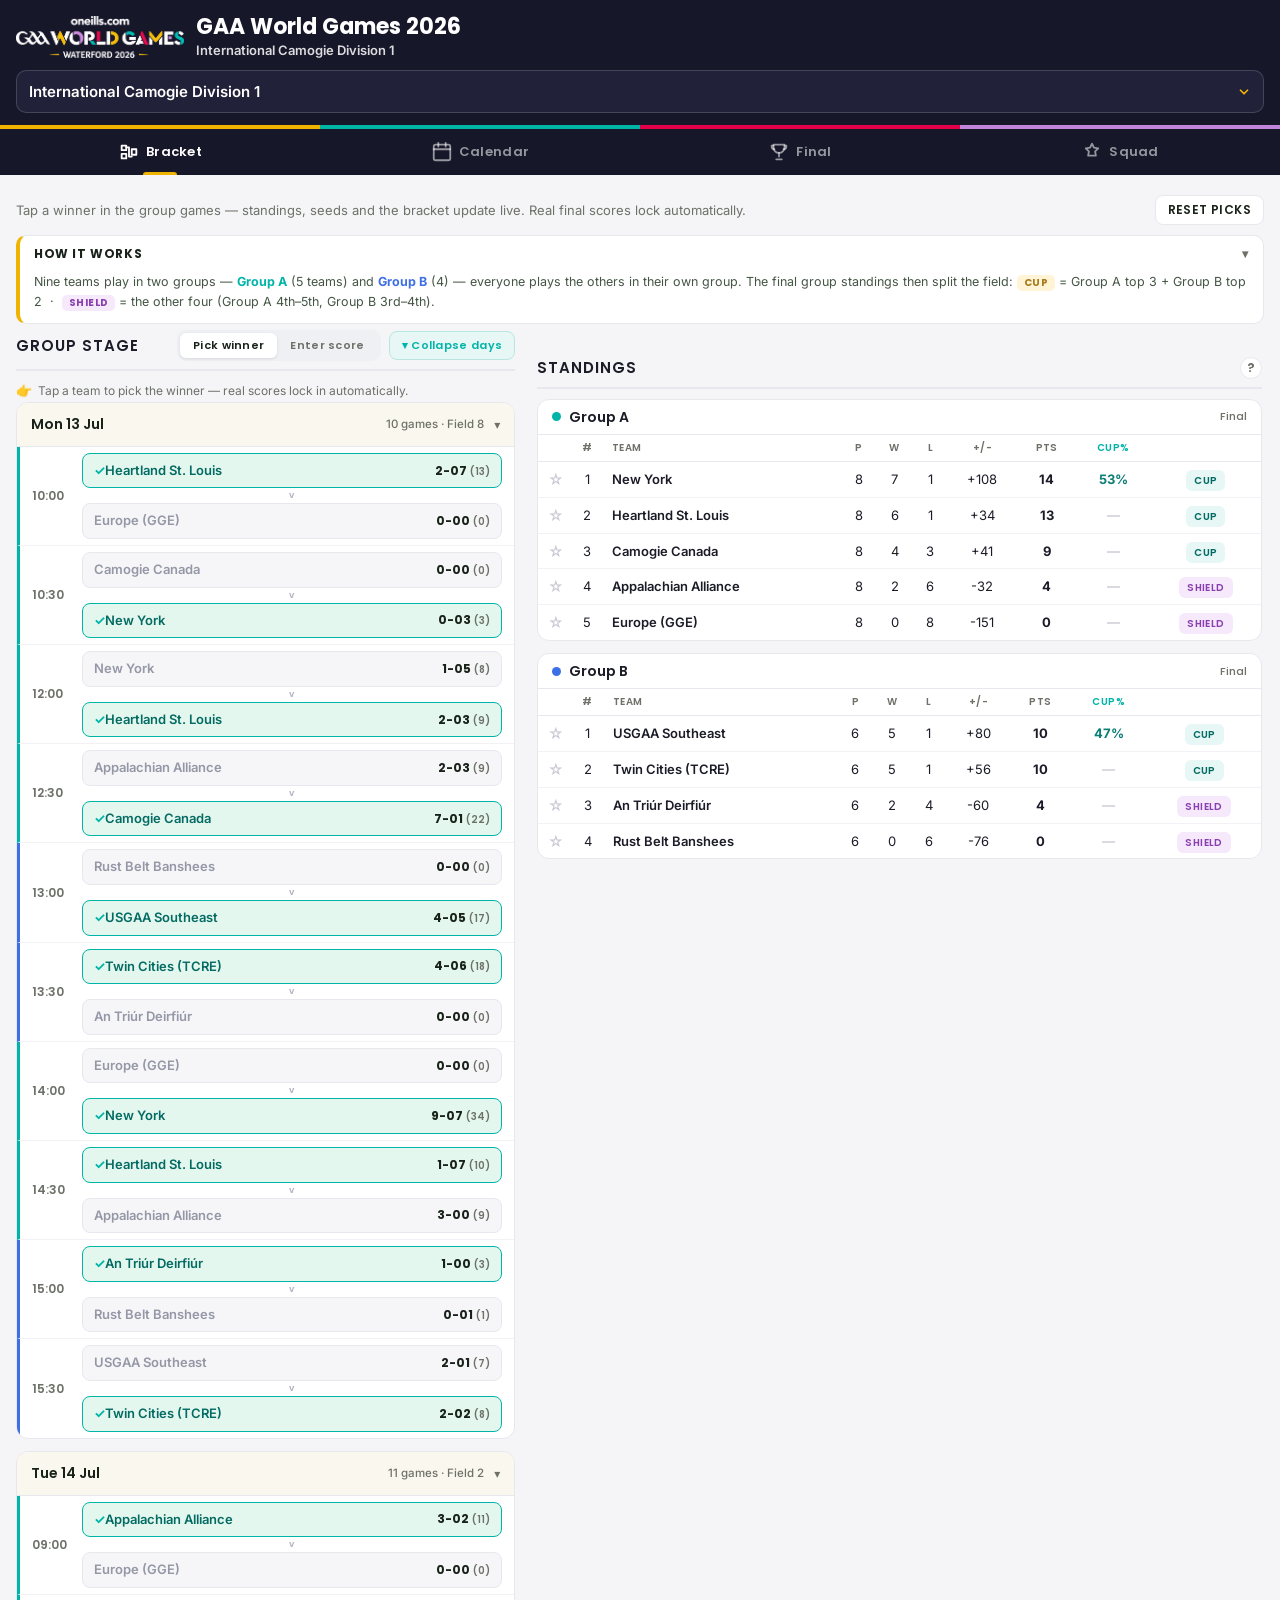
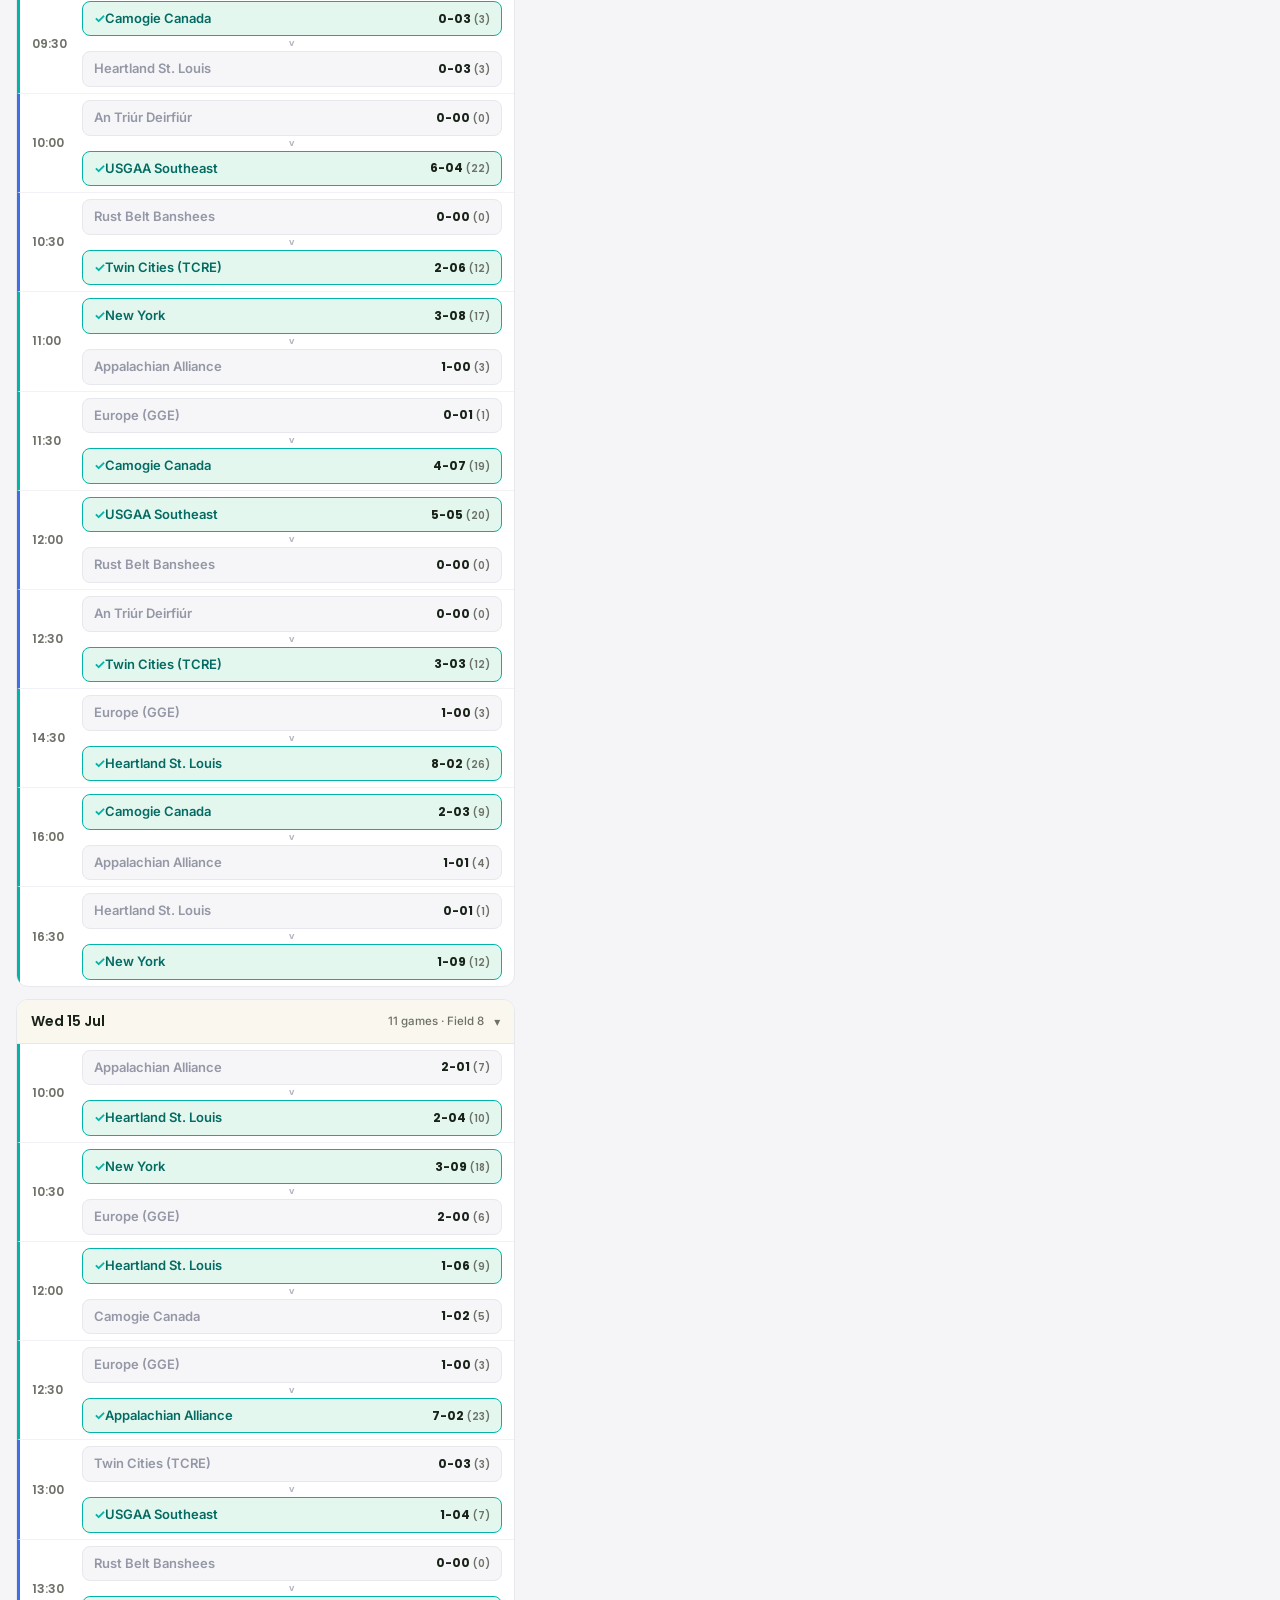
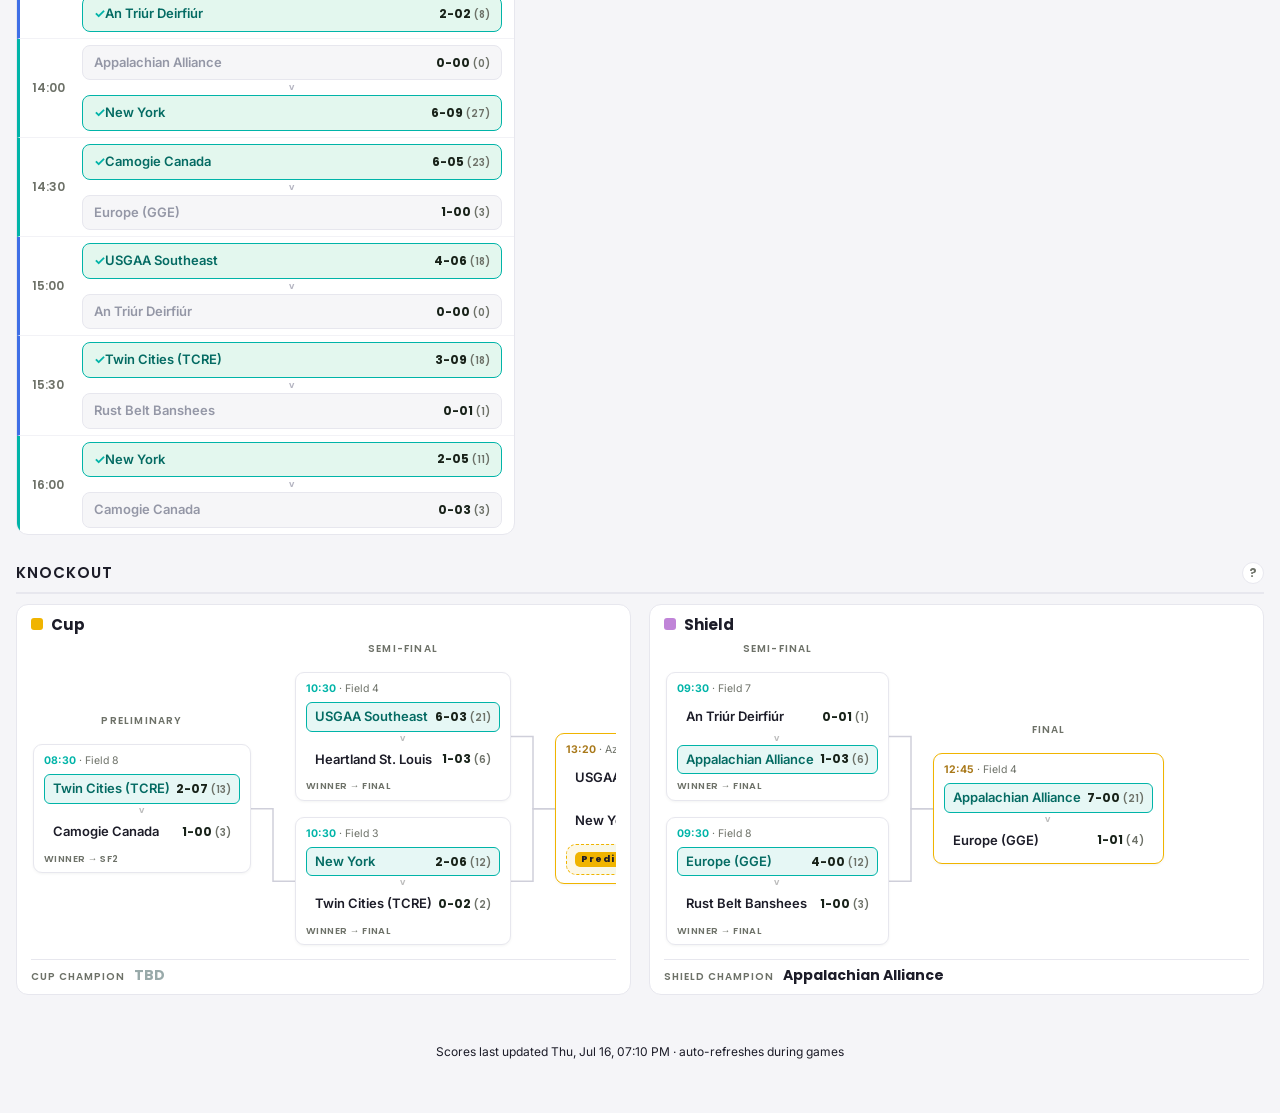
==== commit 692f2a18: "feat(squad): add Squad tab — Southeast offensive analytics Companion to the Final tab: a "we score f" ====
--- a/index.html
+++ b/index.html
@@ -15,6 +15,7 @@
   <link rel="stylesheet" href="css/styles.css?v=18" />
   <link rel="stylesheet" href="css/calendar.css?v=18" />
   <link rel="stylesheet" href="css/finalmatch.css?v=18" />
+  <link rel="stylesheet" href="css/squad.css?v=19" />
   <style>
     /* accessible-hidden helper for form labels */
     .wg-visually-hidden{position:absolute;width:1px;height:1px;padding:0;margin:-1px;
@@ -65,12 +66,19 @@
       </svg>
       Final
     </button>
+    <button class="wg-tab" data-view="squad" type="button">
+      <svg class="wg-tab__icon" viewBox="0 0 24 24" fill="none" stroke="currentColor" stroke-width="2" stroke-linecap="round" stroke-linejoin="round" aria-hidden="true">
+        <path d="M12 3l2.1 4.3 4.7.7-3.4 3.3.8 4.7L12 15.9 7.8 16l.8-4.7L5.2 8l4.7-.7z"/>
+      </svg>
+      Squad
+    </button>
   </nav>
 
   <main class="wg-main">
     <section class="wg-view" id="wg-view-bracket" role="tabpanel" aria-label="Bracket"></section>
     <section class="wg-view" id="wg-view-calendar" role="tabpanel" aria-label="Calendar"></section>
     <section class="wg-view" id="wg-view-finalmatch" role="tabpanel" aria-label="Final Match"></section>
+    <section class="wg-view" id="wg-view-squad" role="tabpanel" aria-label="Squad"></section>
     <div id="wg-root" hidden></div>
   </main>
 
@@ -85,6 +93,7 @@
   <script src="js/bracket.js?v=18"></script>
   <script src="js/calendar.js?v=18"></script>
   <script src="js/finalmatch.js?v=19"></script>
-  <script src="js/app.js?v=18"></script>
+  <script src="js/squad.js?v=19"></script>
+  <script src="js/app.js?v=19"></script>
 </body>
 </html>
--- a/css/squad.css
+++ b/css/squad.css
@@ -0,0 +1,71 @@
+/* Squad view — Southeast offensive analytics. Companion to the Final tab.
+   Reuses site tokens (--wg-*). Team accent = --wg-crimson; points = --wg-gold. */
+
+.wg-sq { max-width:680px; margin:0 auto; padding:2px 0 8px; }
+.wg-sq * { box-sizing:border-box; }
+.wg-sq .num { font-variant-numeric:tabular-nums; }
+.wg-sq section { margin-top:22px; }
+.wg-sq h2.sqsec { font:800 13px/1.2 var(--wg-font-head,'Poppins',sans-serif); letter-spacing:.12em;
+  text-transform:uppercase; color:var(--wg-text-dim); margin:0 0 6px; display:flex; align-items:center; gap:9px; }
+.wg-sq h2.sqsec::before { content:""; width:16px; height:3px; border-radius:2px; background:var(--wg-crimson); }
+.wg-sq .sqsub { font-size:12.5px; color:var(--wg-text-dim); margin:0 0 12px; }
+.wg-sq .sqcard { background:var(--wg-surface); border:1px solid var(--wg-line); border-radius:var(--wg-radius);
+  box-shadow:var(--wg-shadow); padding:18px; }
+
+/* hero */
+.wg-sq .sqhero { text-align:center; border-radius:var(--wg-radius); padding:22px 16px 20px; box-shadow:var(--wg-shadow);
+  border:1px solid var(--wg-line);
+  background:radial-gradient(120% 90% at 50% -10%, color-mix(in srgb, var(--wg-crimson) 14%, transparent), transparent 62%), var(--wg-surface); }
+.wg-sq .sqhero .eyebrow { font:800 11px/1 var(--wg-font-head,'Poppins'); letter-spacing:.16em; text-transform:uppercase; color:var(--wg-crimson); }
+.wg-sq .sqhero h1 { font:800 clamp(24px,6.4vw,34px)/1.04 var(--wg-font-head,'Poppins'); text-transform:uppercase;
+  letter-spacing:-0.01em; margin:10px 0 6px; color:var(--wg-text); text-wrap:balance; }
+.wg-sq .sqhero p { margin:0 auto; max-width:42ch; font-size:14px; color:var(--wg-text-dim); text-wrap:balance; }
+.wg-sq .sqstats { display:grid; grid-template-columns:repeat(3,1fr); gap:10px; margin-top:16px; }
+.wg-sq .sqstat { background:var(--wg-surface-2); border:1px solid var(--wg-line); border-radius:var(--wg-radius-sm); padding:12px 8px; }
+.wg-sq .sqstat .v { font:800 26px/1 var(--wg-font-head,'Poppins'); color:var(--wg-crimson); letter-spacing:-0.02em; }
+.wg-sq .sqstat .l { font-size:11px; font-weight:700; color:var(--wg-text-dim); margin-top:4px; letter-spacing:.03em; }
+
+/* legend */
+.wg-sq .legend { display:flex; gap:16px; margin:0 0 14px; font-size:12.5px; font-weight:700; flex-wrap:wrap; }
+.wg-sq .legend span { display:inline-flex; align-items:center; gap:7px; color:var(--wg-text-dim); }
+.wg-sq .swatch { width:12px; height:12px; border-radius:3px; }
+.wg-sq .swatch.g { background:var(--wg-crimson); } .wg-sq .swatch.p { background:var(--wg-gold); }
+
+/* ranked player rows (raw contribution) */
+.wg-sq .prow { display:flex; align-items:center; gap:10px; padding:9px 0; border-top:1px solid var(--wg-line); }
+.wg-sq .prow:first-of-type { border-top:0; }
+.wg-sq .rank { flex:0 0 18px; text-align:center; font:800 13px/1 var(--wg-font-head,'Poppins'); color:var(--wg-text-faint); }
+.wg-sq .jersey { flex:0 0 30px; height:30px; border-radius:8px; background:var(--wg-crimson); color:#fff;
+  font:800 14px/1 var(--wg-font-head,'Poppins'); display:flex; align-items:center; justify-content:center; }
+.wg-sq .pmain { flex:1 1 auto; min-width:0; }
+.wg-sq .pname { font-weight:700; font-size:13.5px; color:var(--wg-text); white-space:nowrap; overflow:hidden; text-overflow:ellipsis; }
+.wg-sq .pname .first { color:var(--wg-crimson); }
+.wg-sq .ptrack { display:flex; height:12px; margin-top:5px; border-radius:6px; overflow:hidden; background:var(--wg-surface-2); }
+.wg-sq .pfill-g { background:var(--wg-crimson); height:100%; }
+.wg-sq .pfill-p { background:var(--wg-gold); height:100%; box-shadow:inset 2px 0 0 var(--wg-surface); }
+.wg-sq .pend { flex:0 0 auto; text-align:right; }
+.wg-sq .ptot { font:800 16px/1 var(--wg-font-head,'Poppins'); color:var(--wg-text); }
+.wg-sq .pbreak { font-size:10.5px; color:var(--wg-text-faint); font-weight:600; margin-top:2px; white-space:nowrap; }
+
+/* weighted rows */
+.wg-sq .wrow { display:flex; align-items:center; gap:10px; padding:9px 0; border-top:1px solid var(--wg-line); }
+.wg-sq .wrow:first-of-type { border-top:0; }
+.wg-sq .wbarwrap { flex:1 1 auto; min-width:0; }
+.wg-sq .wtrack { height:12px; border-radius:6px; background:var(--wg-surface-2); overflow:hidden; }
+.wg-sq .wfill { height:100%; background:var(--wg-crimson); border-radius:6px; }
+.wg-sq .wval { flex:0 0 42px; text-align:right; font:800 15px/1 var(--wg-font-head,'Poppins'); color:var(--wg-text); }
+.wg-sq .move { flex:0 0 auto; font:800 10px/1 var(--wg-font-head,'Poppins'); padding:3px 6px; border-radius:5px; }
+.wg-sq .move.up { background:color-mix(in srgb, #0a7d3f 15%, var(--wg-surface)); color:#0a6c37; }
+.wg-sq .move.down { background:var(--wg-surface-2); color:var(--wg-text-faint); }
+.wg-sq .move.same { color:var(--wg-text-faint); background:transparent; }
+
+/* opponent weight key */
+.wg-sq .wkey { display:flex; flex-wrap:wrap; gap:8px; margin-top:4px; }
+.wg-sq .wchip { font-size:11.5px; font-weight:700; padding:5px 9px; border-radius:7px; border:1px solid var(--wg-line);
+  background:var(--wg-surface-2); color:var(--wg-text-dim); }
+.wg-sq .wchip b { color:var(--wg-text); }
+.wg-sq .wchip.hard { border-color:color-mix(in srgb, var(--wg-crimson) 40%, var(--wg-line)); }
+
+.wg-sq .fmnote { margin:14px 0 0; font-size:12.5px; color:var(--wg-text-dim); }
+.wg-sq .fmnote b { color:var(--wg-text); }
+.wg-sq .sqfoot { margin-top:22px; text-align:center; font-size:11px; color:var(--wg-text-faint); line-height:1.6; }
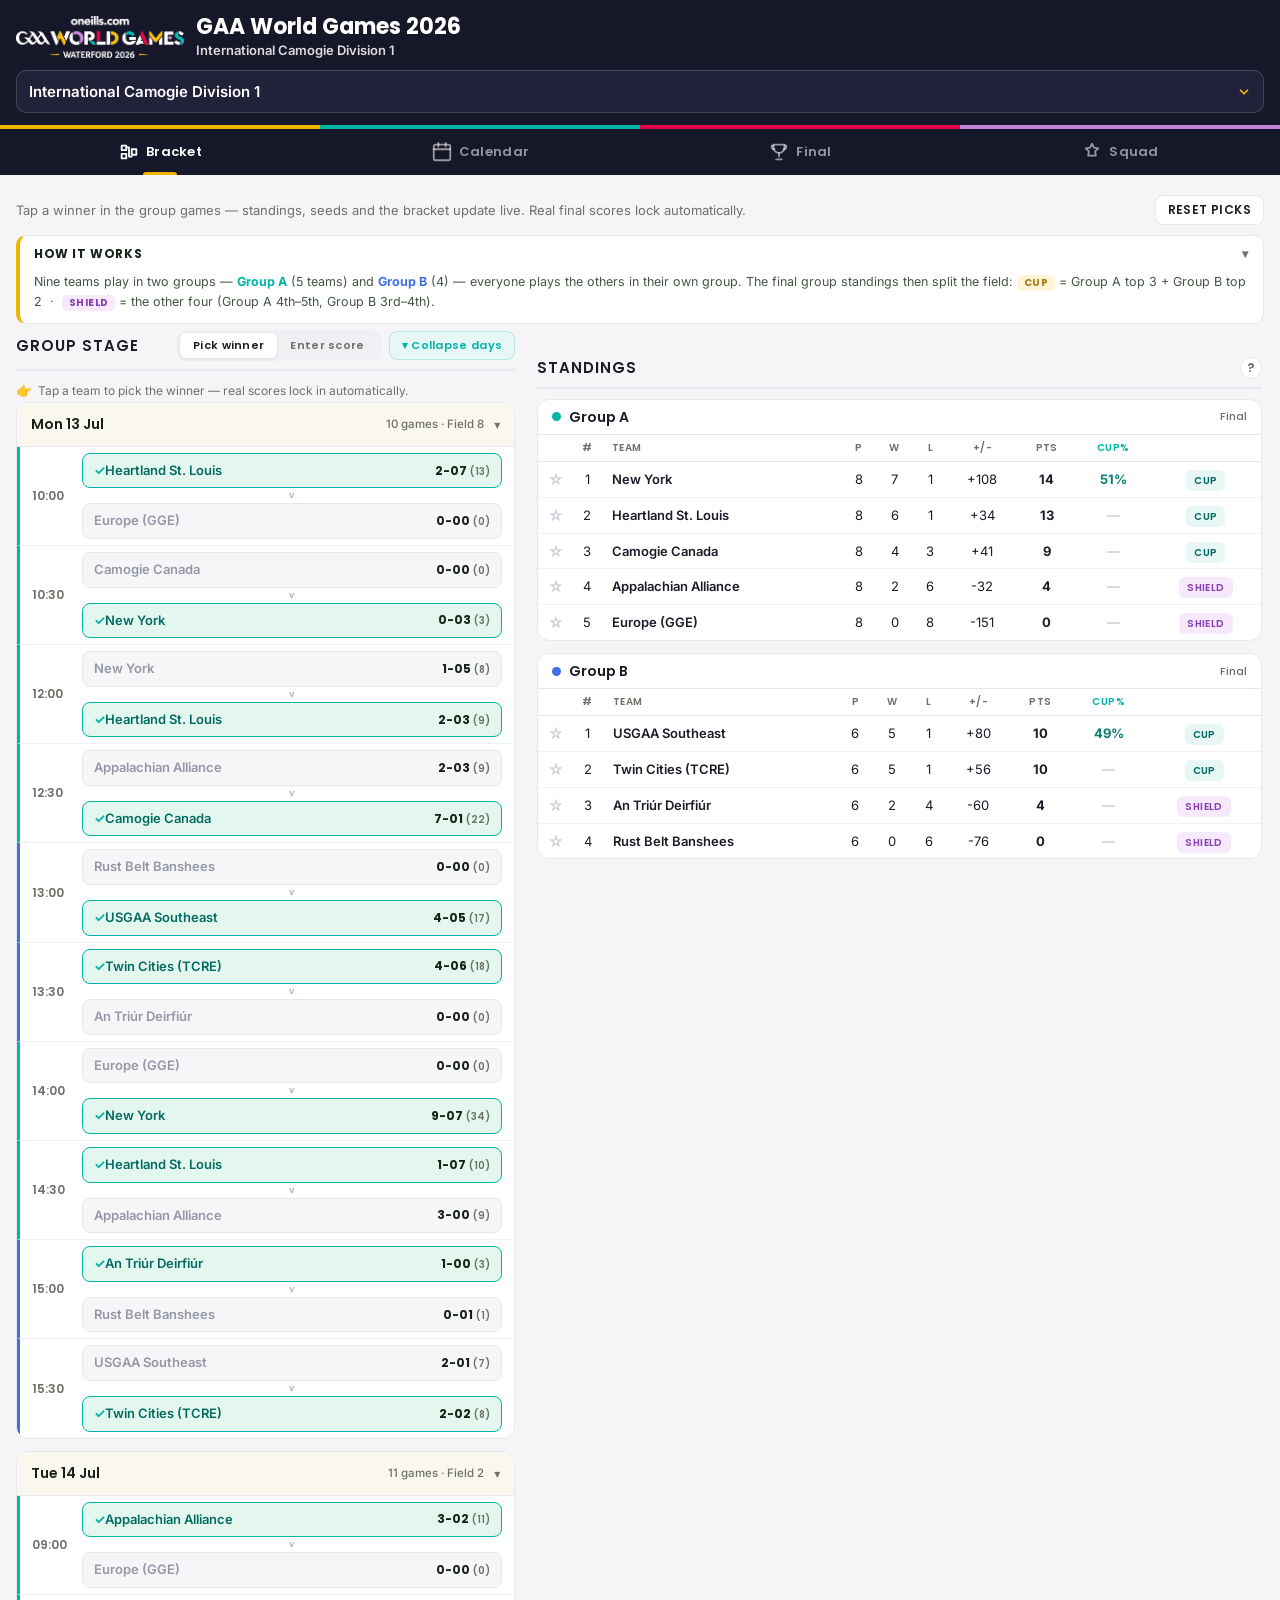
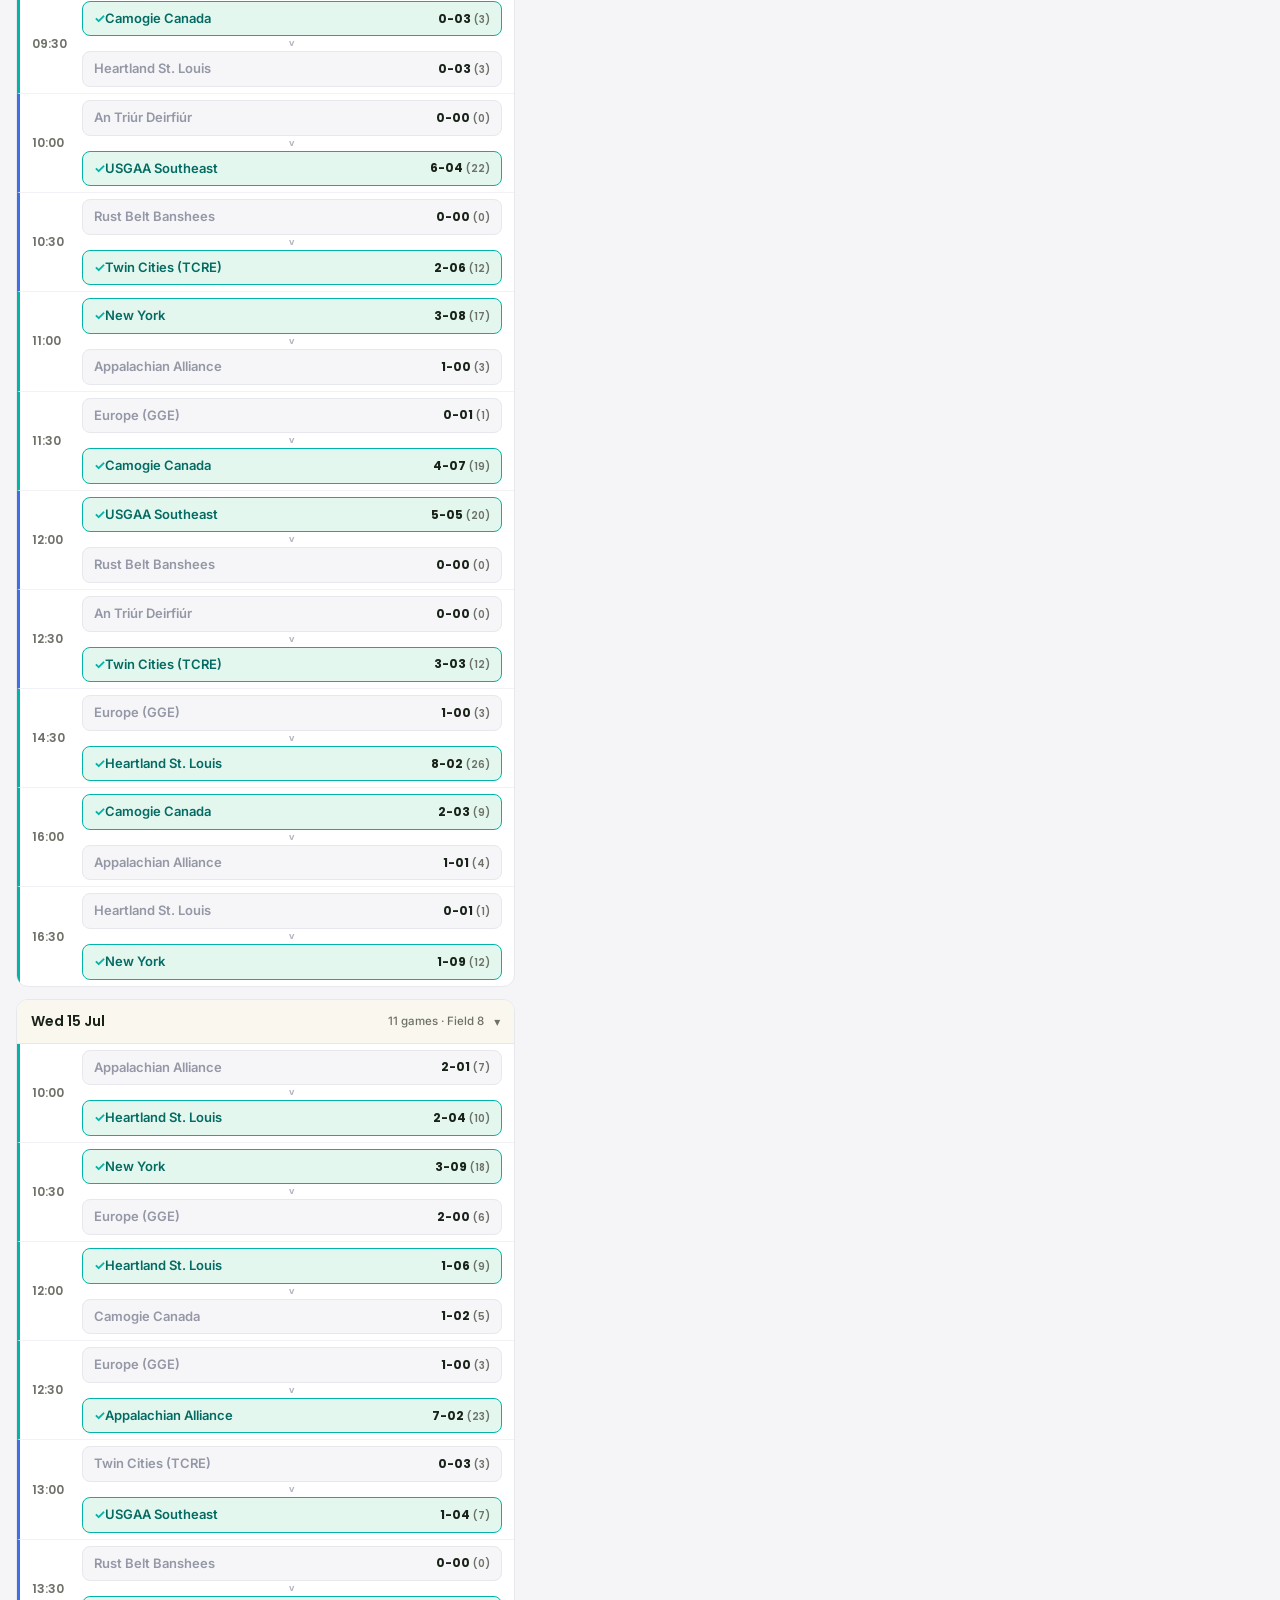
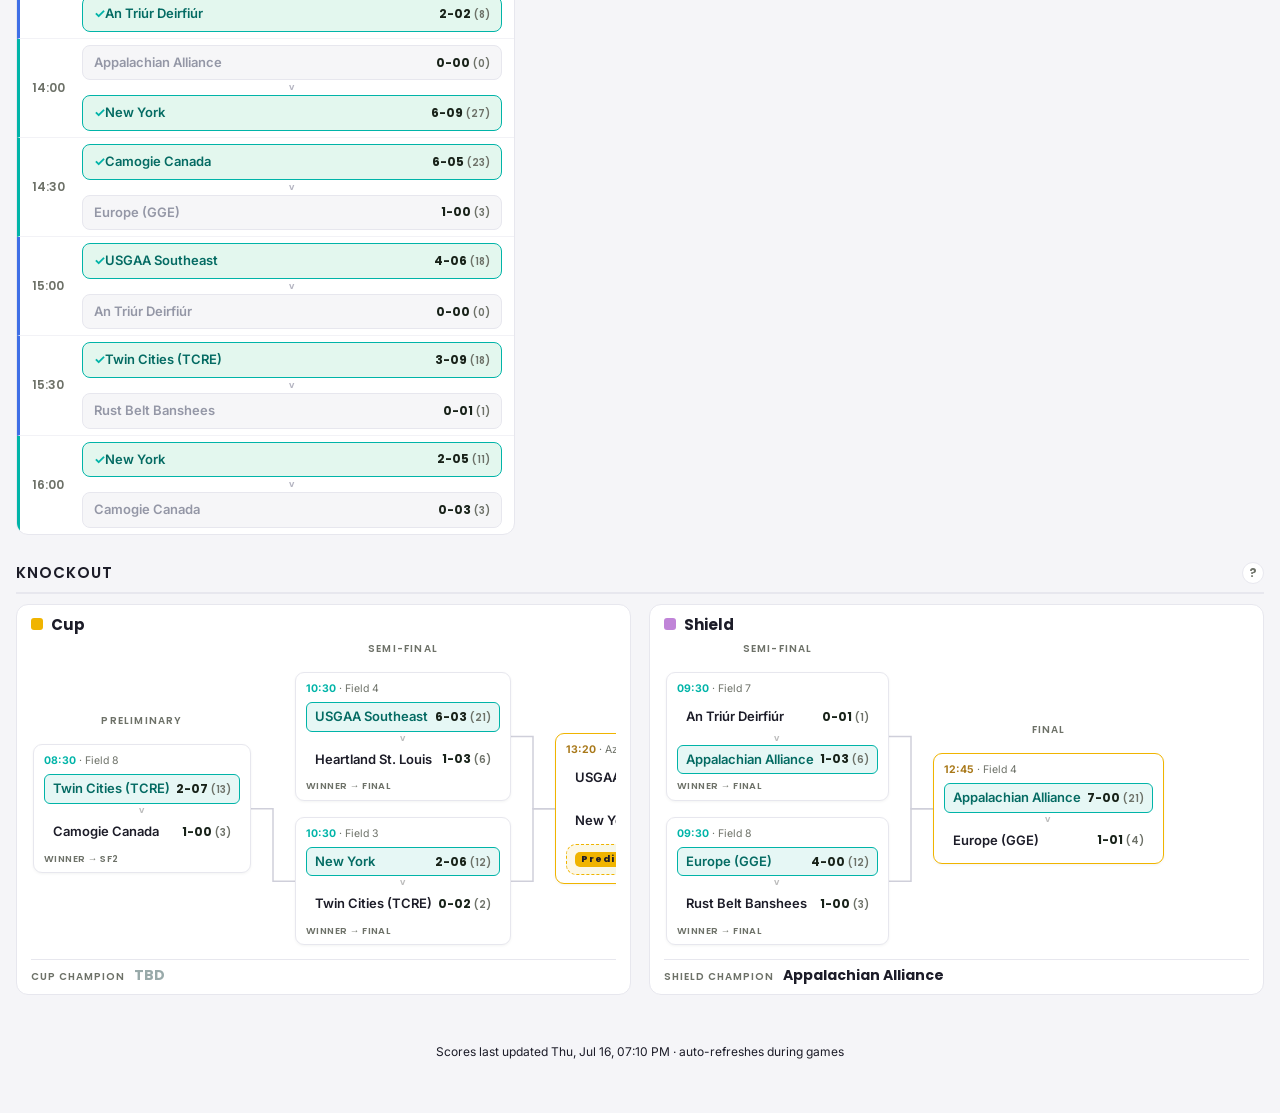
==== commit 717da861: "polish: jersey-shaped number badges + two-line team names on VS card - Jersey numbers now render in " ====
--- a/index.html
+++ b/index.html
@@ -14,8 +14,8 @@
 
   <link rel="stylesheet" href="css/styles.css?v=18" />
   <link rel="stylesheet" href="css/calendar.css?v=18" />
-  <link rel="stylesheet" href="css/finalmatch.css?v=18" />
-  <link rel="stylesheet" href="css/squad.css?v=19" />
+  <link rel="stylesheet" href="css/finalmatch.css?v=21" />
+  <link rel="stylesheet" href="css/squad.css?v=21" />
   <style>
     /* accessible-hidden helper for form labels */
     .wg-visually-hidden{position:absolute;width:1px;height:1px;padding:0;margin:-1px;
@@ -92,7 +92,7 @@
   <script src="js/forecast.js?v=18"></script>
   <script src="js/bracket.js?v=18"></script>
   <script src="js/calendar.js?v=18"></script>
-  <script src="js/finalmatch.js?v=19"></script>
+  <script src="js/finalmatch.js?v=21"></script>
   <script src="js/squad.js?v=19"></script>
   <script src="js/app.js?v=19"></script>
 </body>
--- a/css/finalmatch.css
+++ b/css/finalmatch.css
@@ -16,17 +16,20 @@
 .wg-fm .fmnote b { color:var(--wg-text); }
 
 /* VS scoreboard */
-.wg-fm .vs { display:flex; align-items:stretch; justify-content:center; background:var(--wg-ink);
-  border-radius:var(--wg-radius); padding:18px 12px; box-shadow:var(--wg-shadow); }
-.wg-fm .vs .team { flex:1 1 0; min-width:0; text-align:center; }
-.wg-fm .vs .crest { width:50px; height:50px; border-radius:50%; margin:0 auto 8px; display:flex;
-  align-items:center; justify-content:center; font:900 18px/1 var(--wg-font-head,'Poppins'); color:#fff; }
-.wg-fm .vs .se .crest { background:var(--wg-crimson); } .wg-fm .vs .ny .crest { background:var(--wg-blue); }
-.wg-fm .vs .tname { font:700 15px/1.15 var(--wg-font-head,'Poppins'); color:#fff; }
-.wg-fm .vs .sub { font-size:12px; color:rgba(255,255,255,.6); margin-top:3px; }
-.wg-fm .vs .mid { flex:0 0 60px; display:flex; flex-direction:column; align-items:center; justify-content:center; gap:4px; }
-.wg-fm .vs .mid .v { font:900 14px/1 var(--wg-font-head,'Poppins'); color:rgba(255,255,255,.5); letter-spacing:.06em; }
-.wg-fm .vs .mid .dt { font-size:9.5px; color:rgba(255,255,255,.55); text-align:center; line-height:1.25; }
+.wg-fm .vs { background:var(--wg-ink); border-radius:var(--wg-radius); padding:20px 14px 15px; box-shadow:var(--wg-shadow); }
+.wg-fm .vsrow { display:flex; align-items:flex-start; justify-content:center; gap:8px; }
+.wg-fm .vs .team { flex:1 1 0; min-width:0; text-align:center; display:flex; flex-direction:column; align-items:center; }
+.wg-fm .vs .crest { width:56px; height:56px; border-radius:50%; display:flex; align-items:center; justify-content:center;
+  font:900 20px/1 var(--wg-font-head,'Poppins'); color:#fff; }
+.wg-fm .vs .se .crest { background:var(--wg-crimson); box-shadow:0 0 0 4px color-mix(in srgb, var(--wg-crimson) 26%, transparent); }
+.wg-fm .vs .ny .crest { background:var(--wg-blue); box-shadow:0 0 0 4px color-mix(in srgb, var(--wg-blue) 26%, transparent); }
+.wg-fm .vs .tname { font:700 14.5px/1.2 var(--wg-font-head,'Poppins'); color:#fff; margin-top:11px;
+  min-height:2.4em; text-align:center; }
+.wg-fm .vs .sub { font-size:12px; color:rgba(255,255,255,.62); margin-top:1px; }
+.wg-fm .vs .mid { flex:0 0 40px; align-self:center; text-align:center; }
+.wg-fm .vs .mid .v { font:900 15px/1 var(--wg-font-head,'Poppins'); color:rgba(255,255,255,.42); letter-spacing:.08em; }
+.wg-fm .vsmeta { text-align:center; margin-top:14px; padding-top:12px; border-top:1px solid rgba(255,255,255,.1);
+  font-size:12px; font-weight:600; color:rgba(255,255,255,.72); letter-spacing:.01em; }
 
 /* thesis + verdict */
 .wg-fm .thesis { text-align:center; margin:16px auto 0; max-width:47ch; font-size:14.5px; color:var(--wg-text-dim); text-wrap:balance; }
@@ -154,8 +157,10 @@
 .wg-fm .watch { display:flex; flex-direction:column; gap:9px; }
 .wg-fm .wrow { display:flex; gap:12px; align-items:flex-start; padding:12px 13px; border-radius:var(--wg-radius-sm);
   background:var(--wg-surface-2); border:1px solid var(--wg-line); }
-.wg-fm .jersey { flex:0 0 auto; width:34px; height:34px; border-radius:9px; background:var(--wg-blue); color:#fff;
-  font:800 15px/1 var(--wg-font-head,'Poppins'); display:flex; align-items:center; justify-content:center; margin-top:1px; }
+.wg-fm .jersey { flex:0 0 auto; width:38px; height:34px; background:var(--wg-blue); color:#fff;
+  font:800 13px/1 var(--wg-font-head,'Poppins'); display:flex; align-items:center; justify-content:center;
+  padding-top:3px; margin-top:1px;
+  clip-path:polygon(33% 0,67% 0,74% 8%,100% 17%,86% 43%,76% 31%,76% 100%,24% 100%,24% 31%,14% 43%,0 17%,26% 8%); }
 .wg-fm .wrow.key .jersey { background:var(--wg-crimson); }
 .wg-fm .wt { font-size:13px; color:var(--wg-text-dim); min-width:0; }
 .wg-fm .wt .wn { font-weight:800; color:var(--wg-text); }
--- a/css/squad.css
+++ b/css/squad.css
@@ -35,8 +35,9 @@
 .wg-sq .prow { display:flex; align-items:center; gap:10px; padding:9px 0; border-top:1px solid var(--wg-line); }
 .wg-sq .prow:first-of-type { border-top:0; }
 .wg-sq .rank { flex:0 0 18px; text-align:center; font:800 13px/1 var(--wg-font-head,'Poppins'); color:var(--wg-text-faint); }
-.wg-sq .jersey { flex:0 0 30px; height:30px; border-radius:8px; background:var(--wg-crimson); color:#fff;
-  font:800 14px/1 var(--wg-font-head,'Poppins'); display:flex; align-items:center; justify-content:center; }
+.wg-sq .jersey { flex:0 0 34px; width:34px; height:32px; background:var(--wg-crimson); color:#fff;
+  font:800 12px/1 var(--wg-font-head,'Poppins'); display:flex; align-items:center; justify-content:center; padding-top:3px;
+  clip-path:polygon(33% 0,67% 0,74% 8%,100% 17%,86% 43%,76% 31%,76% 100%,24% 100%,24% 31%,14% 43%,0 17%,26% 8%); }
 .wg-sq .pmain { flex:1 1 auto; min-width:0; }
 .wg-sq .pname { font-weight:700; font-size:13.5px; color:var(--wg-text); white-space:nowrap; overflow:hidden; text-overflow:ellipsis; }
 .wg-sq .pname .first { color:var(--wg-crimson); }
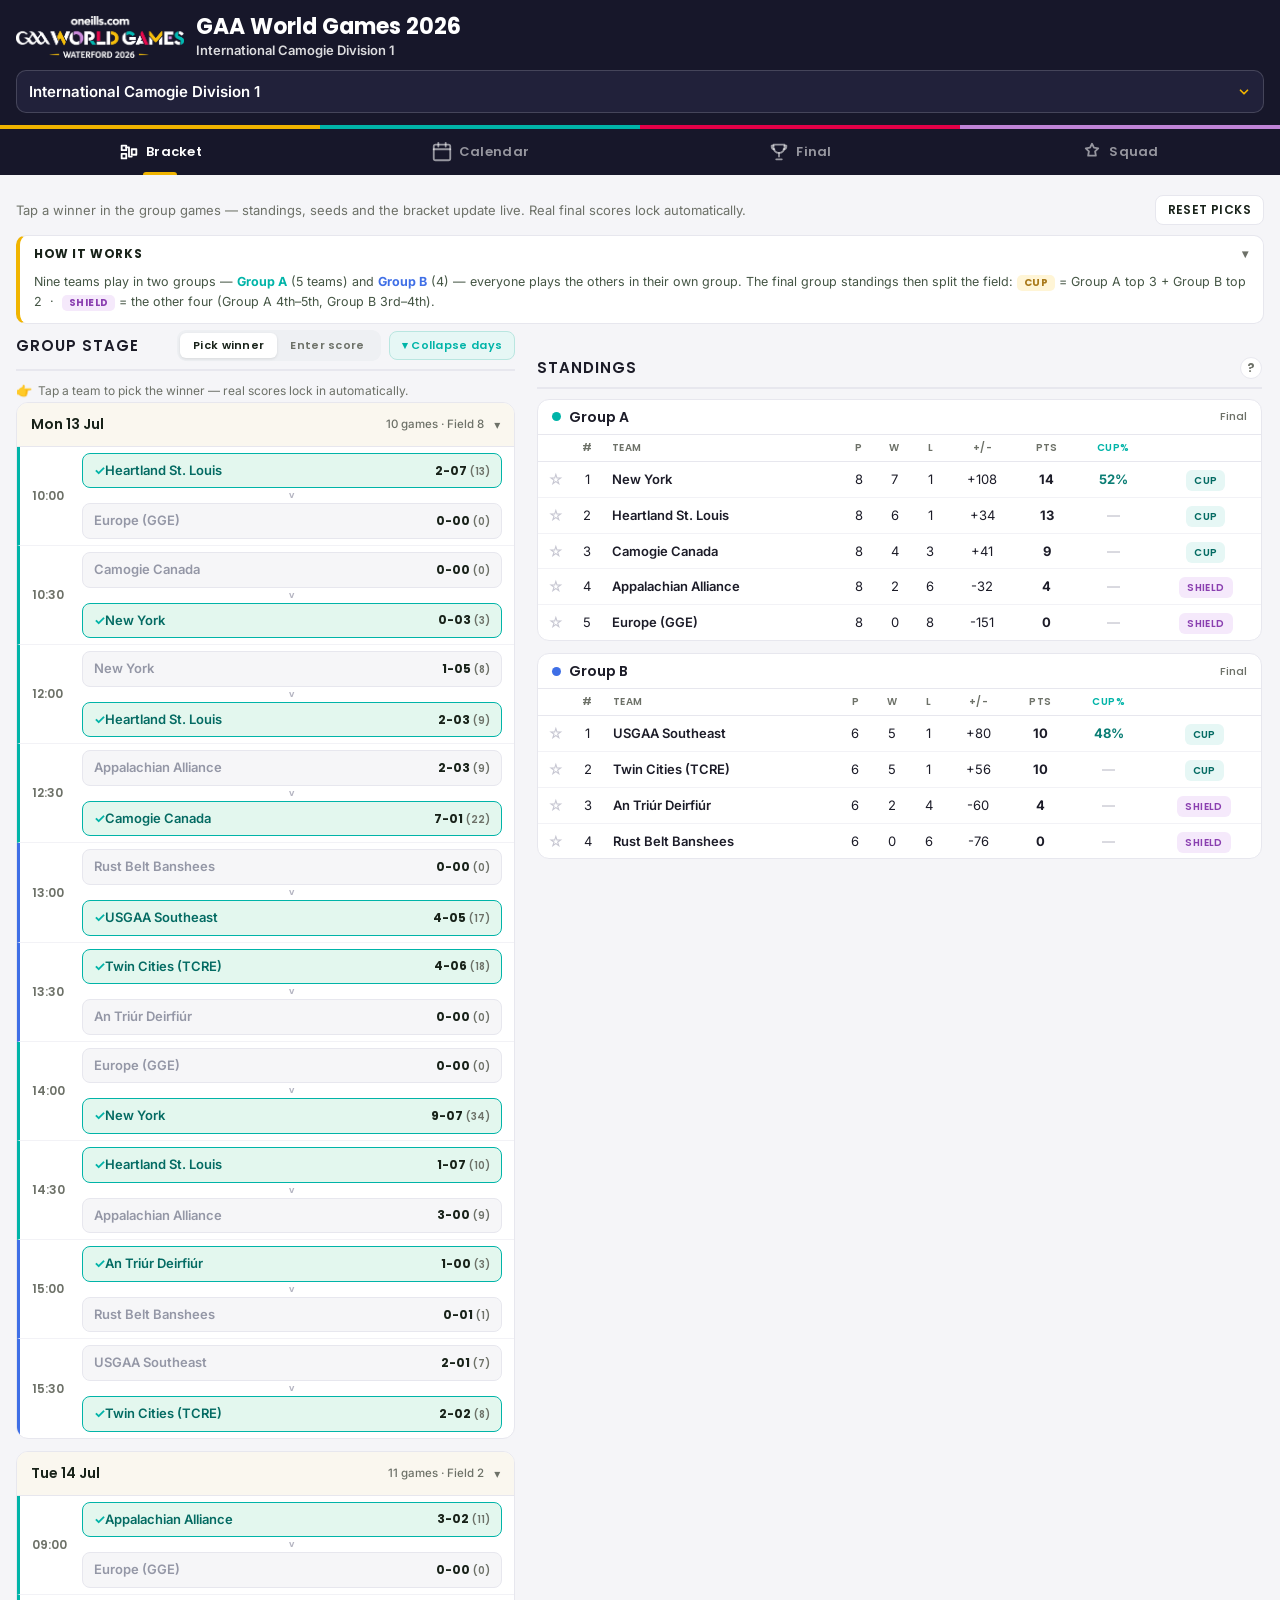
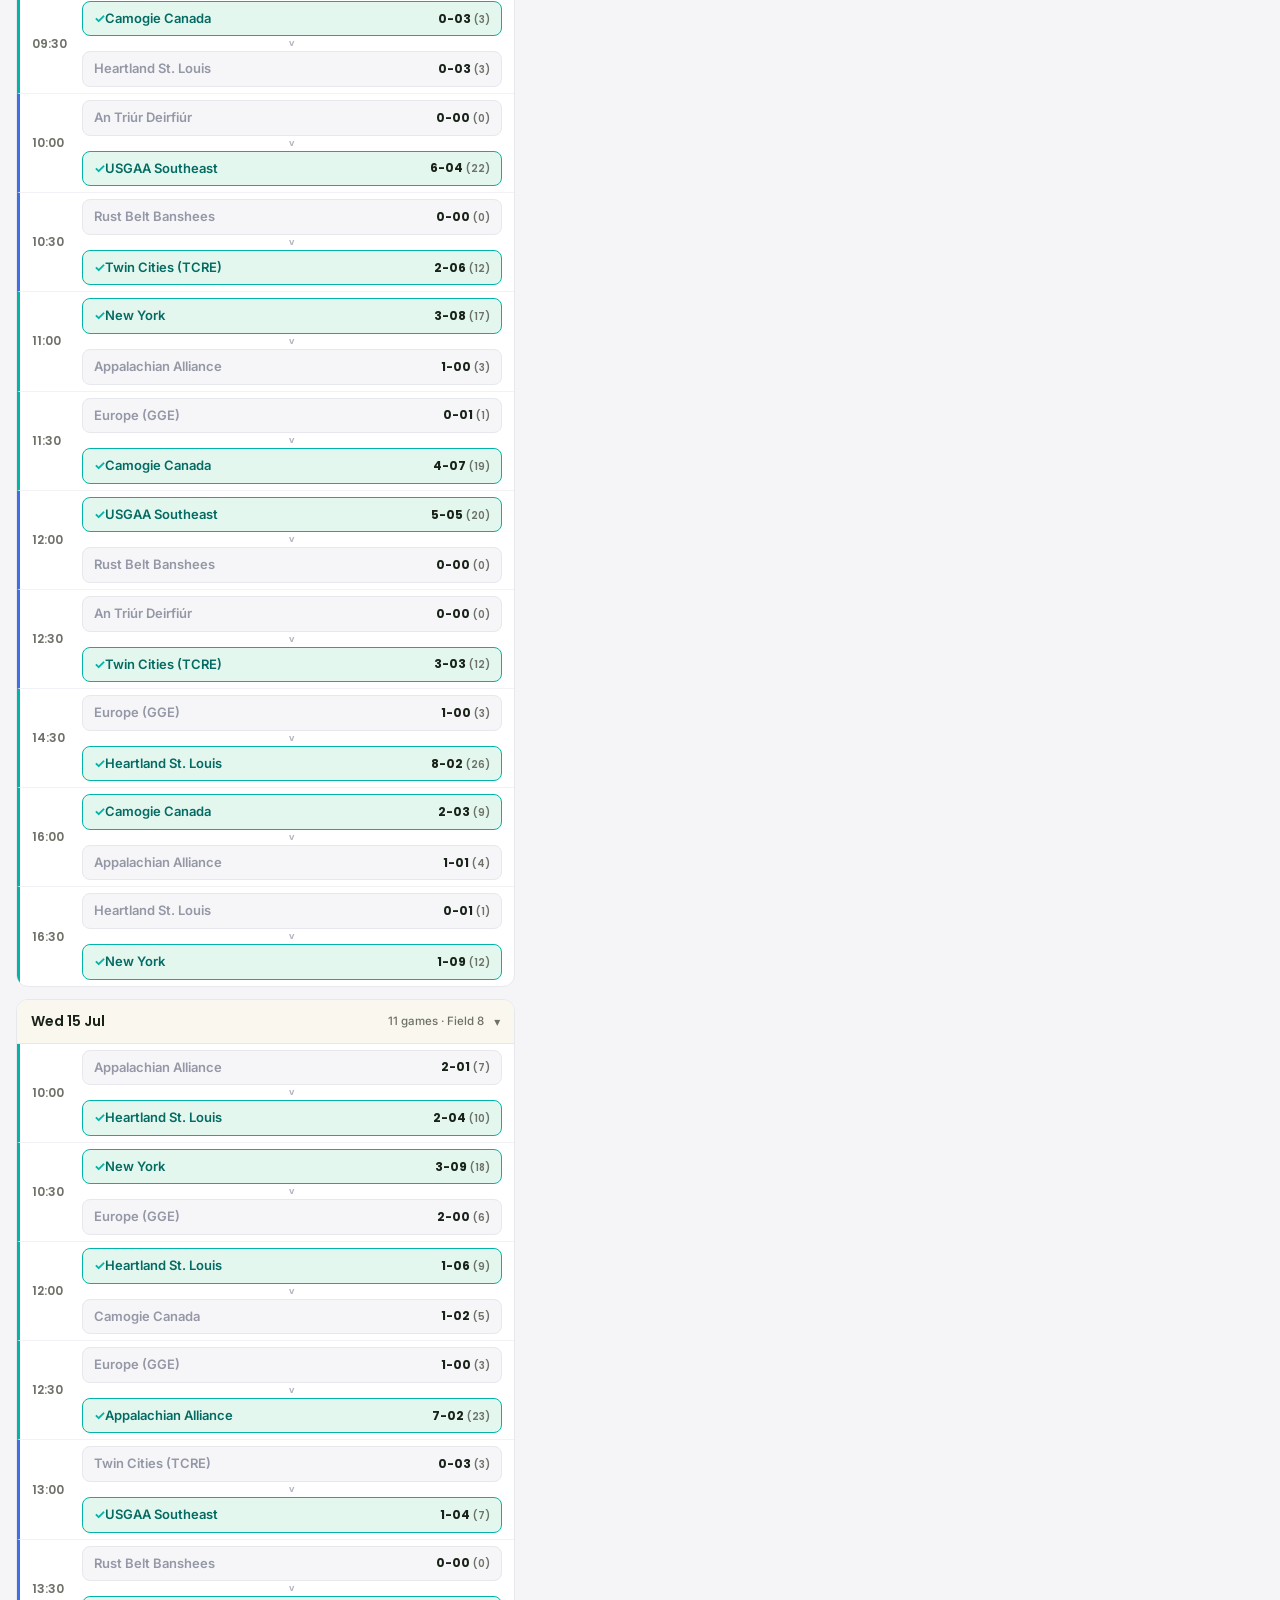
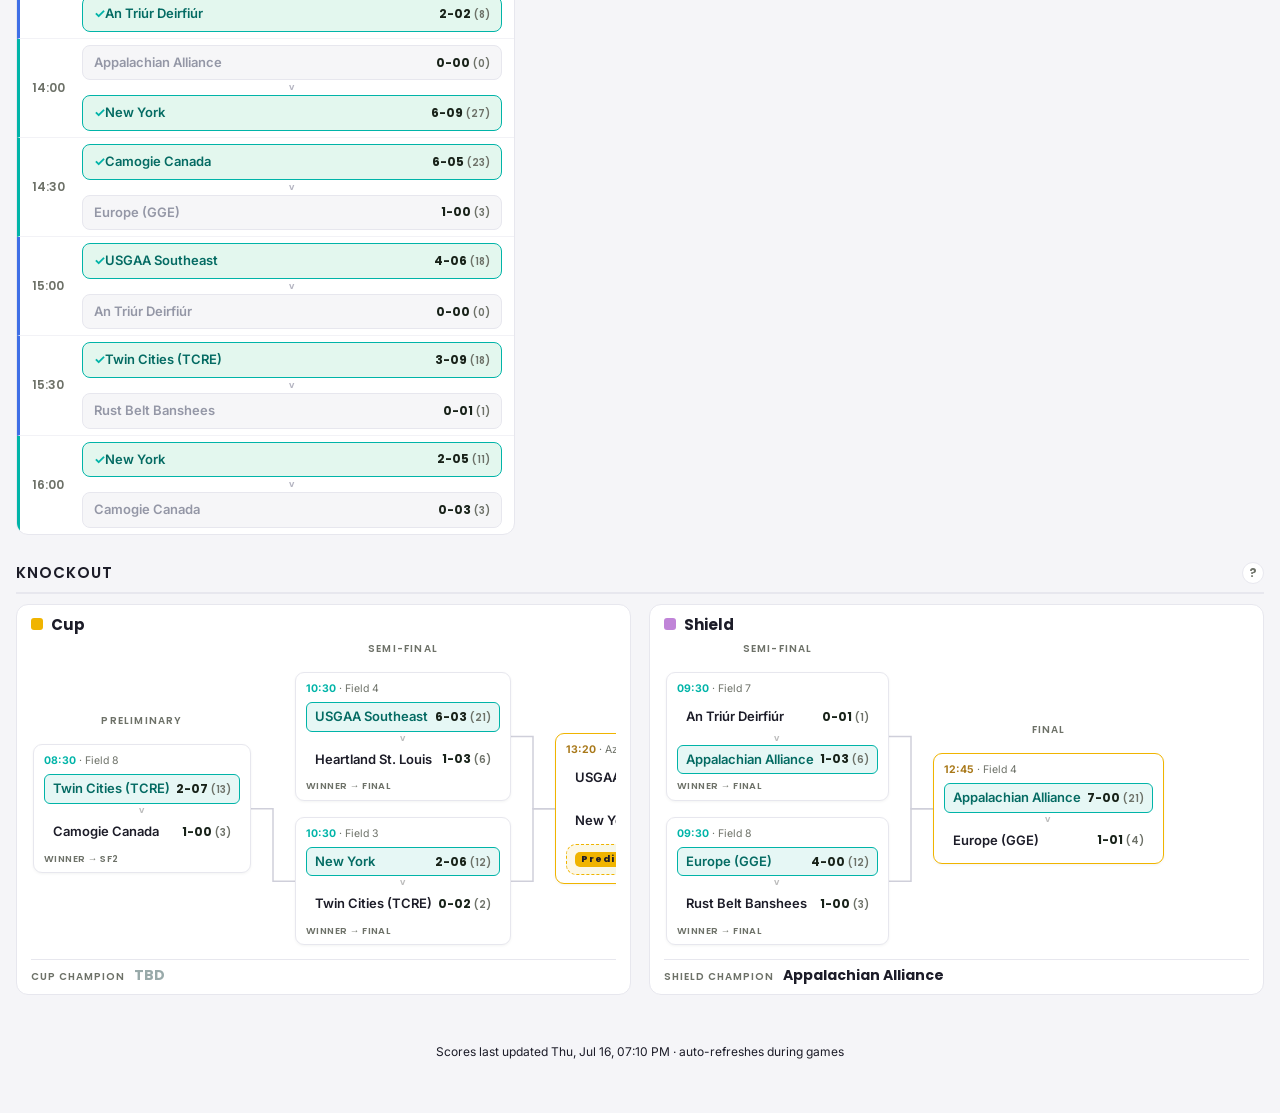
==== commit 34e76c2f: "fix(final): correct Cup Final time to 13:20 Co-Authored-By: Claude Opus 4.8 (1M context) <noreply@an" ====
--- a/index.html
+++ b/index.html
@@ -92,7 +92,7 @@
   <script src="js/forecast.js?v=18"></script>
   <script src="js/bracket.js?v=18"></script>
   <script src="js/calendar.js?v=18"></script>
-  <script src="js/finalmatch.js?v=21"></script>
+  <script src="js/finalmatch.js?v=22"></script>
   <script src="js/squad.js?v=19"></script>
   <script src="js/app.js?v=19"></script>
 </body>
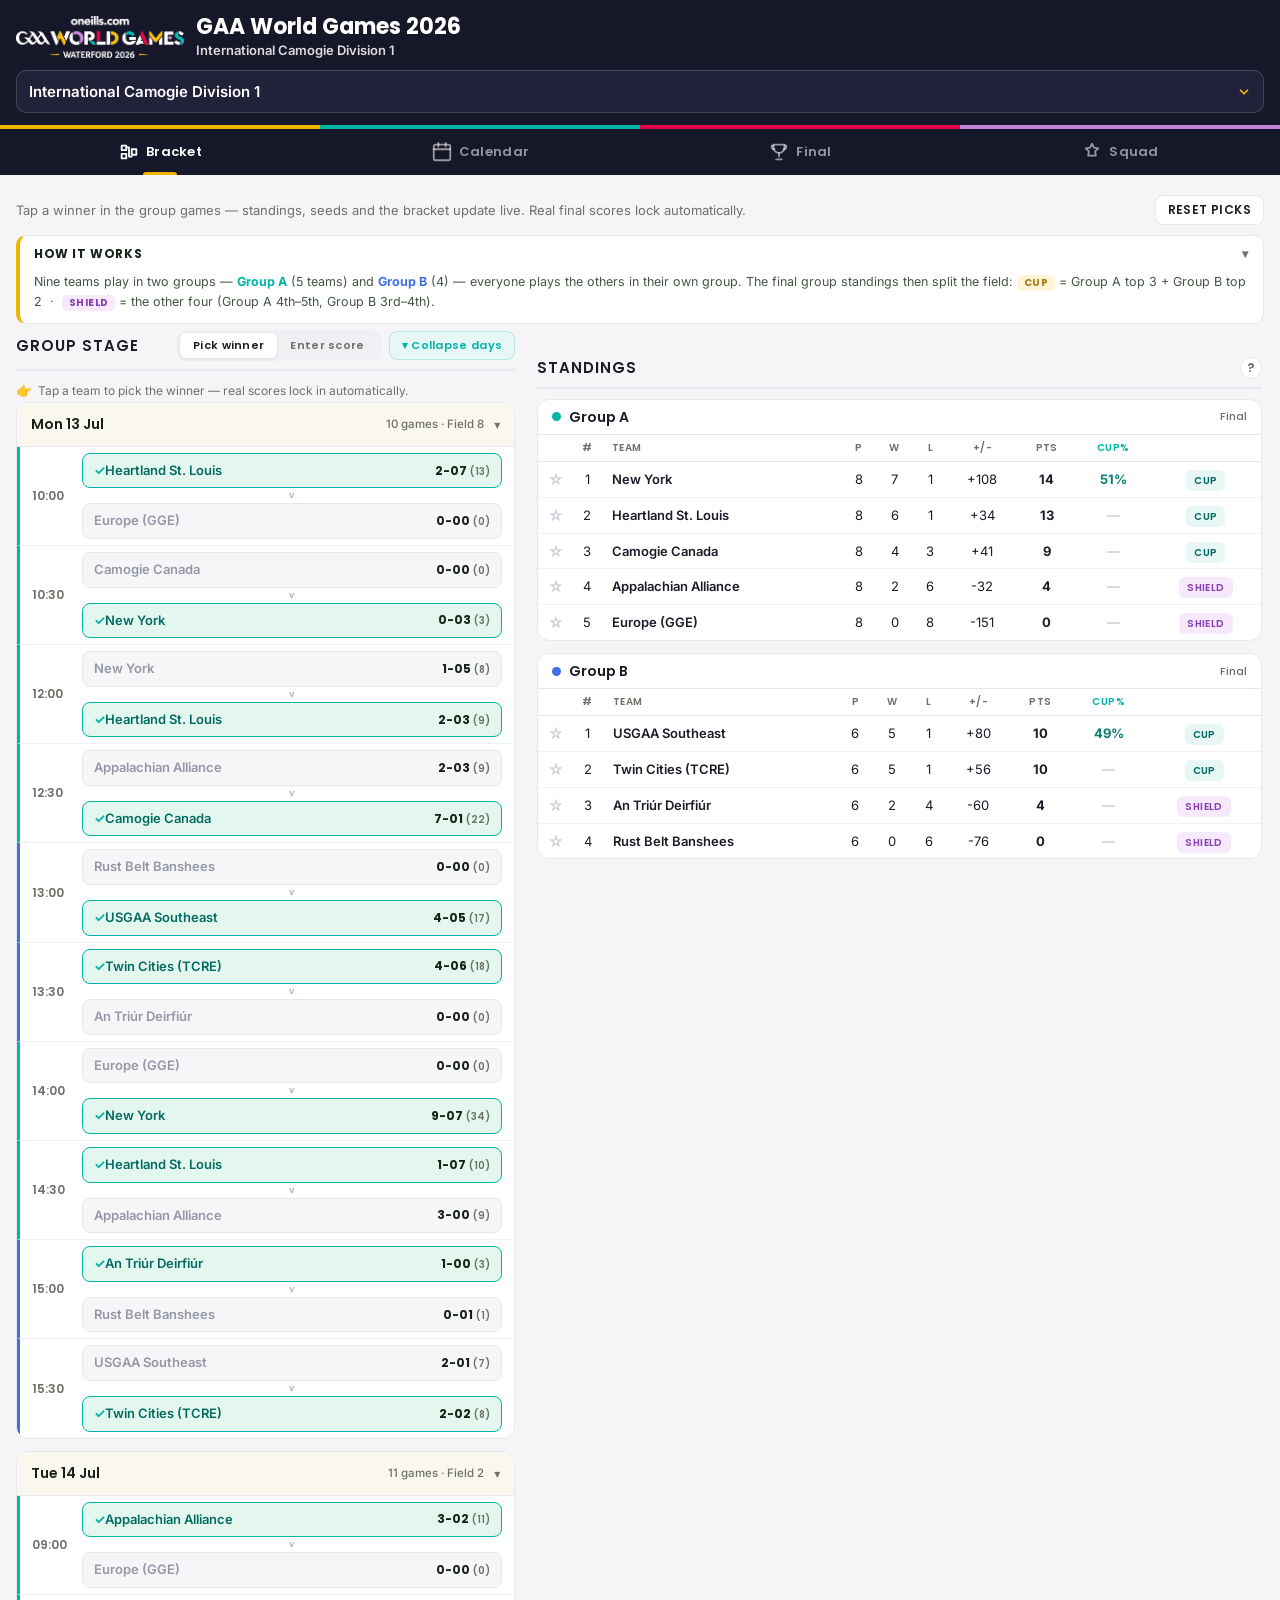
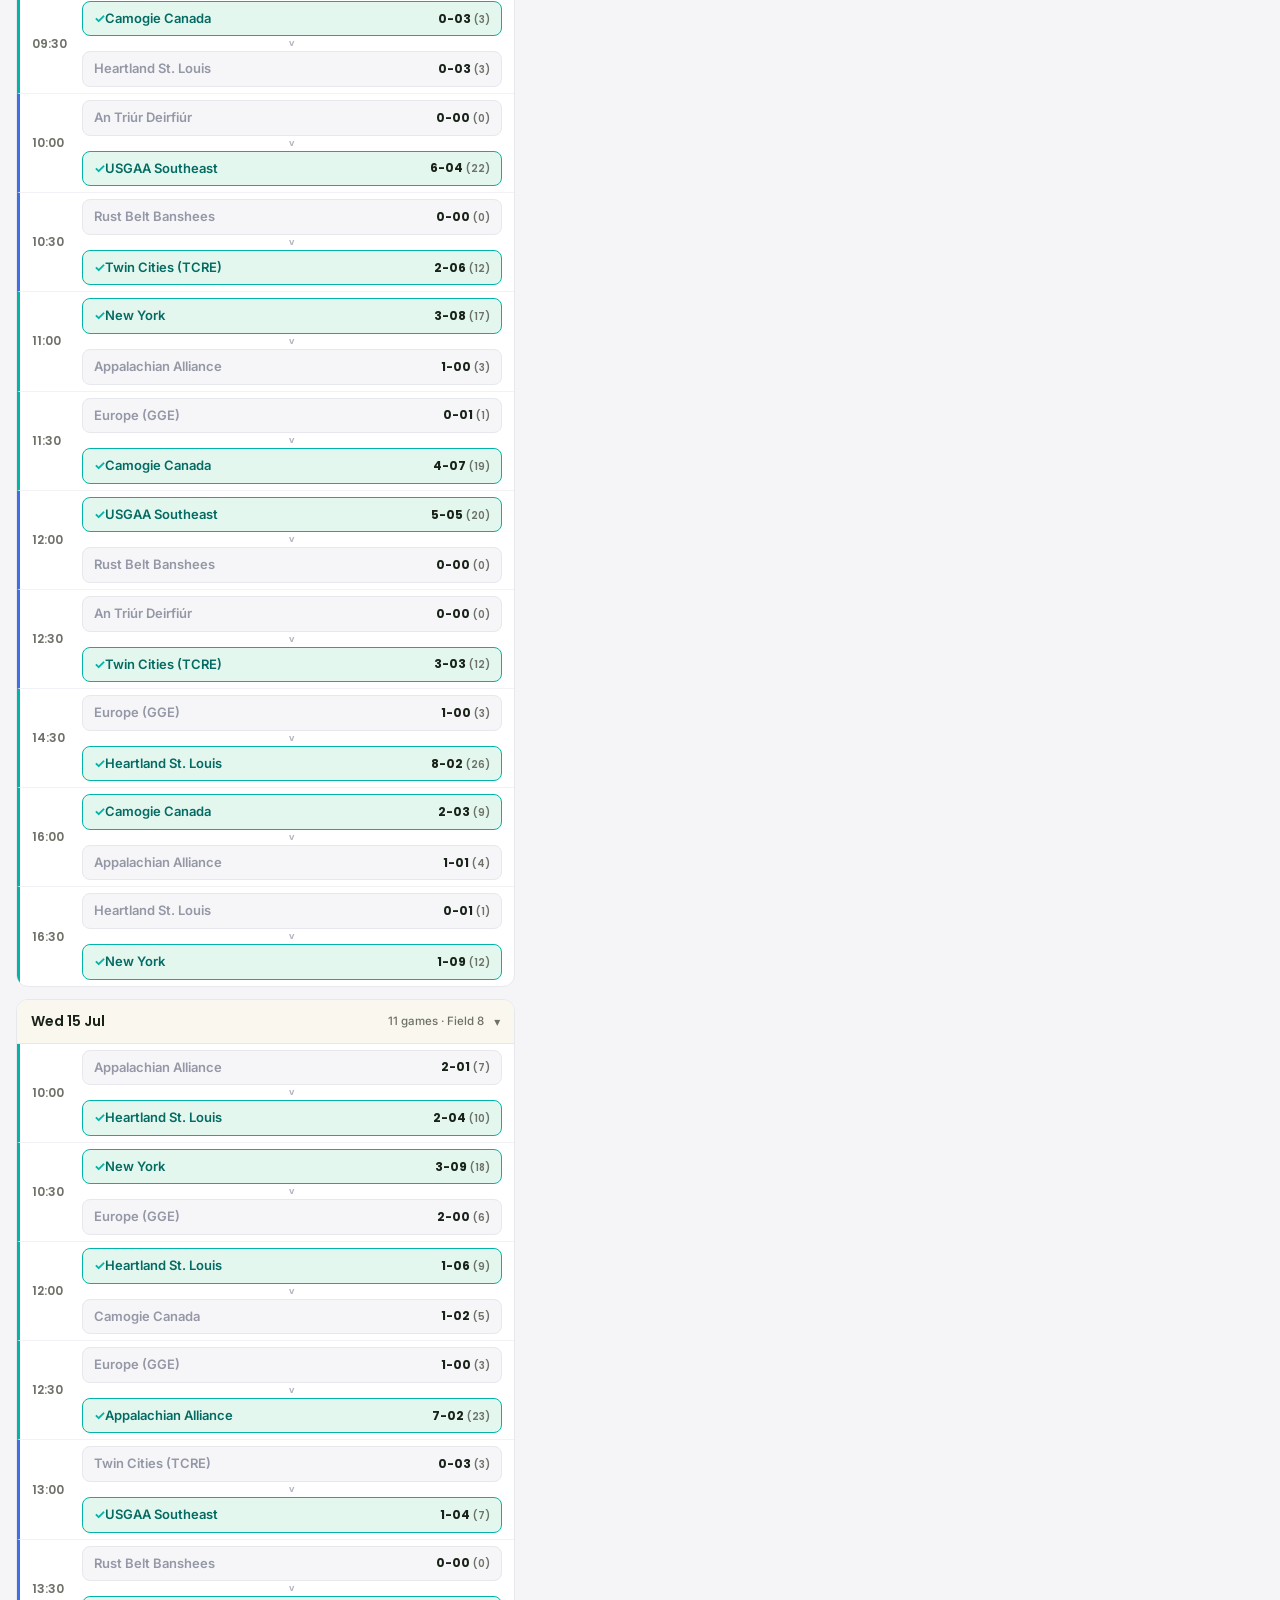
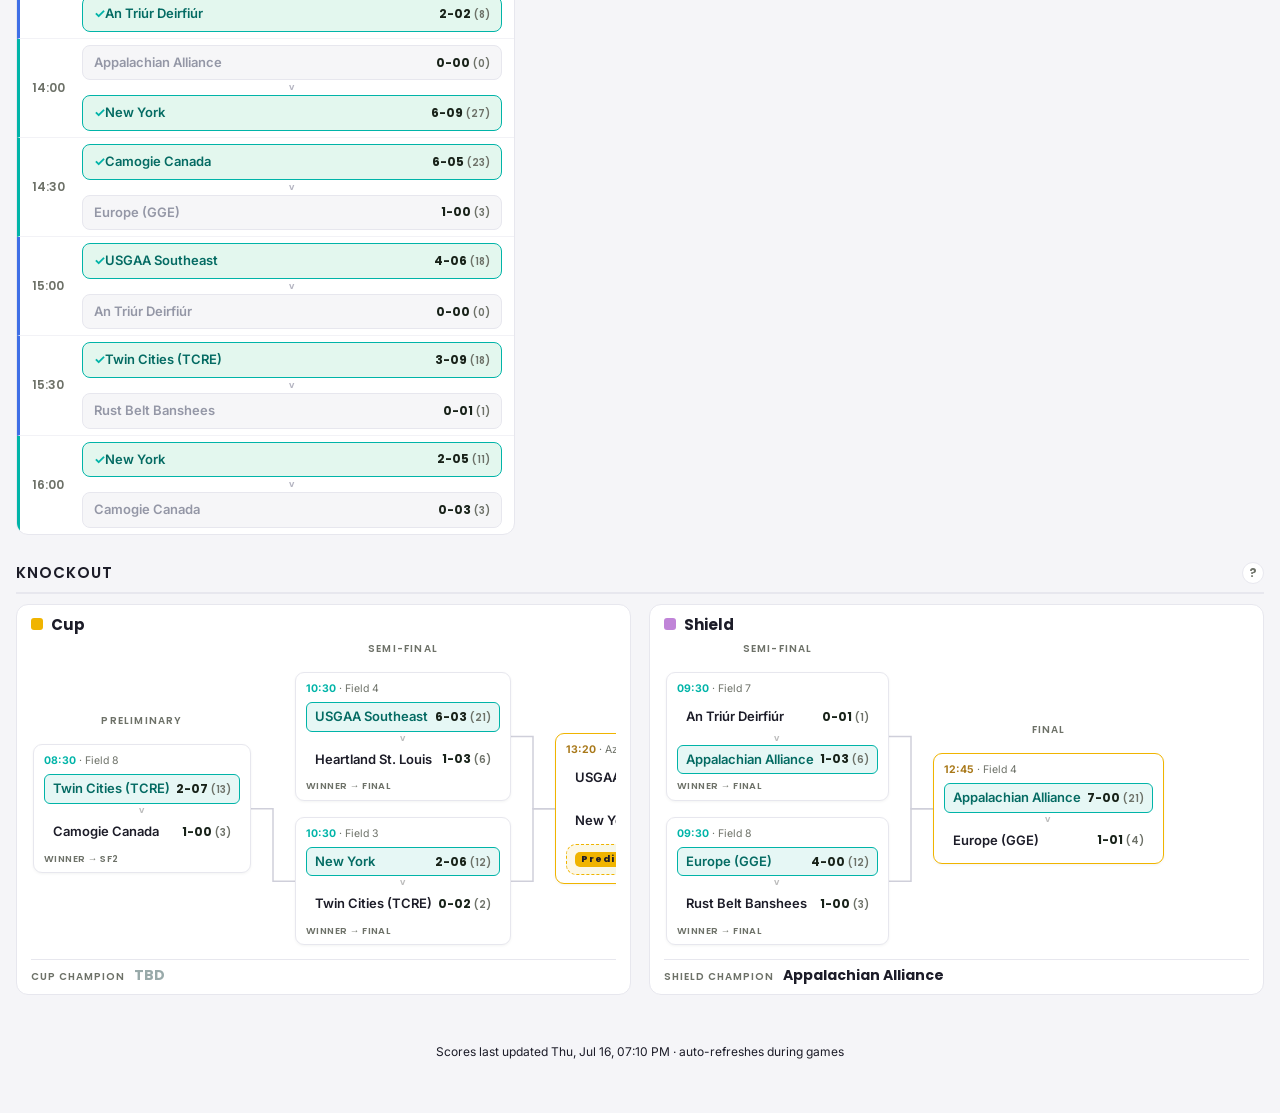
==== commit 7a172384: "final: show likelihood spread instead of a single predicted score Replace the single 'projected resu" ====
--- a/index.html
+++ b/index.html
@@ -14,7 +14,7 @@
 
   <link rel="stylesheet" href="css/styles.css?v=18" />
   <link rel="stylesheet" href="css/calendar.css?v=18" />
-  <link rel="stylesheet" href="css/finalmatch.css?v=21" />
+  <link rel="stylesheet" href="css/finalmatch.css?v=24" />
   <link rel="stylesheet" href="css/squad.css?v=21" />
   <style>
     /* accessible-hidden helper for form labels */
@@ -92,7 +92,7 @@
   <script src="js/forecast.js?v=18"></script>
   <script src="js/bracket.js?v=18"></script>
   <script src="js/calendar.js?v=18"></script>
-  <script src="js/finalmatch.js?v=22"></script>
+  <script src="js/finalmatch.js?v=24"></script>
   <script src="js/squad.js?v=19"></script>
   <script src="js/app.js?v=19"></script>
 </body>
--- a/css/finalmatch.css
+++ b/css/finalmatch.css
@@ -79,6 +79,24 @@
 .wg-fm .histx { display:flex; justify-content:space-between; margin-top:7px; font-size:10px; color:var(--wg-text-faint); }
 .wg-fm .histx .mid { color:var(--wg-text-dim); font-weight:700; }
 .wg-fm .histcap { font-size:11.5px; color:var(--wg-text-faint); margin-top:10px; text-align:center; }
+
+/* toss-up headline + outcome bands (likelihood spread) */
+.wg-fm .tossup { text-align:center; font:700 14.5px/1.35 var(--wg-font-head,'Poppins'); color:var(--wg-text);
+  margin:0 auto 14px; max-width:40ch; }
+.wg-fm .obtitle { font:800 11px/1 var(--wg-font-head,'Poppins'); letter-spacing:.08em; text-transform:uppercase;
+  color:var(--wg-text-faint); margin:18px 0 10px; }
+.wg-fm .obands { display:flex; flex-direction:column; gap:9px; }
+.wg-fm .oband { display:flex; align-items:center; gap:10px; }
+.wg-fm .olabel { flex:0 0 116px; font:700 12.5px/1.15 var(--wg-font-head,'Poppins'); }
+.wg-fm .olabel.sebig, .wg-fm .olabel.seclose { color:var(--wg-crimson); }
+.wg-fm .olabel.nyclose, .wg-fm .olabel.nybig { color:var(--wg-blue); }
+.wg-fm .otrack { flex:1; height:13px; background:var(--wg-surface-2); border-radius:7px; overflow:hidden; }
+.wg-fm .ofill { height:100%; border-radius:7px; min-width:3px; transition:width .4s cubic-bezier(.2,.7,.2,1); }
+.wg-fm .ofill.sebig { background:var(--wg-crimson); }
+.wg-fm .ofill.seclose { background:color-mix(in srgb, var(--wg-crimson) 52%, var(--wg-surface)); }
+.wg-fm .ofill.nyclose { background:color-mix(in srgb, var(--wg-blue) 52%, var(--wg-surface)); }
+.wg-fm .ofill.nybig { background:var(--wg-blue); }
+.wg-fm .oval { flex:0 0 40px; text-align:right; font:800 13.5px/1 var(--wg-font-head,'Poppins'); color:var(--wg-text); }
 
 /* legend */
 .wg-fm .legend { display:flex; gap:15px; margin:0 0 14px; font-size:12.5px; font-weight:700; flex-wrap:wrap; }
